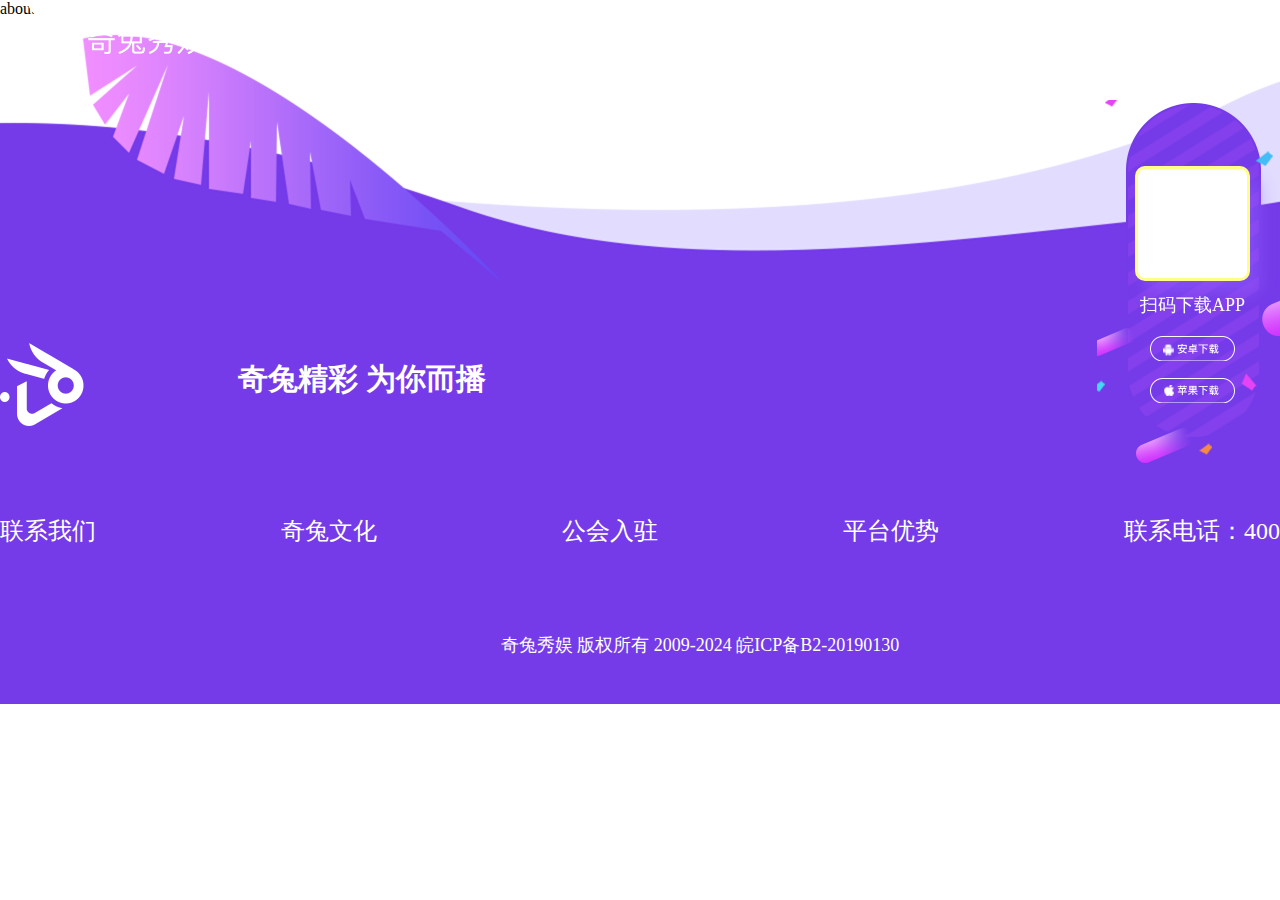
==== about.html @ 72d656a6 "页面架构+首页" ====
<!DOCTYPE html>
<html lang="en">

<head>
    <meta charset="UTF-8">
    <meta name="viewport" content="width=device-width, initial-scale=1.0">
    <meta http-equiv="X-UA-Compatible" content="ie=edge">
    <title>Document</title>
    <link href="./css/reset.css" rel="stylesheet">
    <link href="./css/public.css" rel="stylesheet">
    <link href="./css/about.css" rel="stylesheet">
</head>

<body>
    <header>
        <nav class="wrap">
            <a href="./index.html"><img src="./image/home/logo.png" alt="logo"></a>
            <a href="./index.html">首页</a>
            <a href="./advantage.html">奇兔合伙人</a>
            <a href="./nature.html">奇兔资讯</a>
            <a href="./about.html">关于我们</a>
            <a href="./partner.html">工会入口</a>
        </nav>
    </header>
    <div class="float-side">
        <div class="code"></div>
        <p>扫码下载APP</p>
        <img src="./image/home/an-download.png" alt="苹果下载">
        <img src="./image/home/apple-download.png" alt="安卓下载">
    </div>
   <div class="banner">
    <h1>about</h1>
   </div>
  
    <footer>
        <div class="wrap">
            <div class="row-1">
                <img src="./image/home/logo-b.png" alt="qq">
                <span>奇兔精彩 为你而播</span>
                <div class="code wechat">
                    <img src="./image/home/wechat.png" alt="微信">
                </div>
                <div class="code qq">
                    <img src="./image/home/qq.png" alt="qq">
                </div>
            </div>
            <div class="row-2">
                <a href="./about.html">联系我们</a>
                <a href="./nature.html">奇兔文化</a>
                <a href="./partner.html">公会入驻</a>
                <a href="./advantage.html">平台优势</a>
                <a href="">联系电话：400-0020215</a>
            </div>
            <div class="row-3">奇兔秀娱 版权所有 2009-2024 皖ICP备B2-20190130</div>
        </div>
    </footer>
</body>

</html>
---- css/public.css ----
/* 公共样式库 */

.wrap {
    width: 1400px;
    margin: 0 auto;
}

.clearfix::after {
    content: '';
    display: block;
    clear: both;
}

.clearfix {
    zoom: 1;
    /* IE 兼容 */
}

/* 公共样式库结束 */

/* 头部底部浮层样式 */

.float-side {
    position: fixed;
    top: 100px;
    right: 0;
    z-index: 20;
    width: 183px;
    height: 369px;
    padding: 66px 30px 0 38px;
    background: url('../image/home/float-side.png') no-repeat;
    color: #fff;
    text-align: center;
}

.float-side .code {
    width: 115px;
    height: 115px;
    background: rgba(255, 255, 255, 1);
    border: 3px solid rgba(255, 255, 135, 1);
    box-shadow: 10px 13px 16px 0px rgba(149, 98, 255, 0.43);
    border-radius: 10px;
}

.float-side p {
    margin: 12px 0 6px 0;
    font-size: 18px;
    font-family: PingFang SC;
    font-weight: 500;
}

.float-side img {
    margin-top: 12px;
}

header {
    position: absolute;
    top: 0;
    z-index: 10;
    width: 100%;
    padding-top: 44px;
}

header nav a {
    margin-right: 150px;
    font-size: 20px;
    font-weight: 400;
    color: rgba(255, 255, 255, 1);
    vertical-align: middle;
    text-decoration: none
}

header nav a:last-child {
    margin-right: 0;
}

footer {
    height: 686px;
    padding-top: 325px;
    background: url('../image/home/footer-bg.png') center no-repeat;
    color: #fff;
}

footer .row-1 img {
    vertical-align: middle;
}

footer .row-1 span {
    margin-left: 150px;
    font-size: 30px;
    font-weight: bold;
}

footer .row-1 .code {
    float: right;
}

footer .row-1 .wechat {
    margin-left: 150px;
}

footer .row-2 {
    margin-top: 88px;
}

footer .row-2 a {
    margin-right: 181px;
    font-size: 24px;
    color: #fff;
}

footer .row-2 a:last-child {
    margin-right: 0;
}

footer .row-3 {
    margin-top: 86px;
    font-size: 18px;
    text-align: center;
}

/* 头部底部浮层样式结束 */
---- css/about.css ----

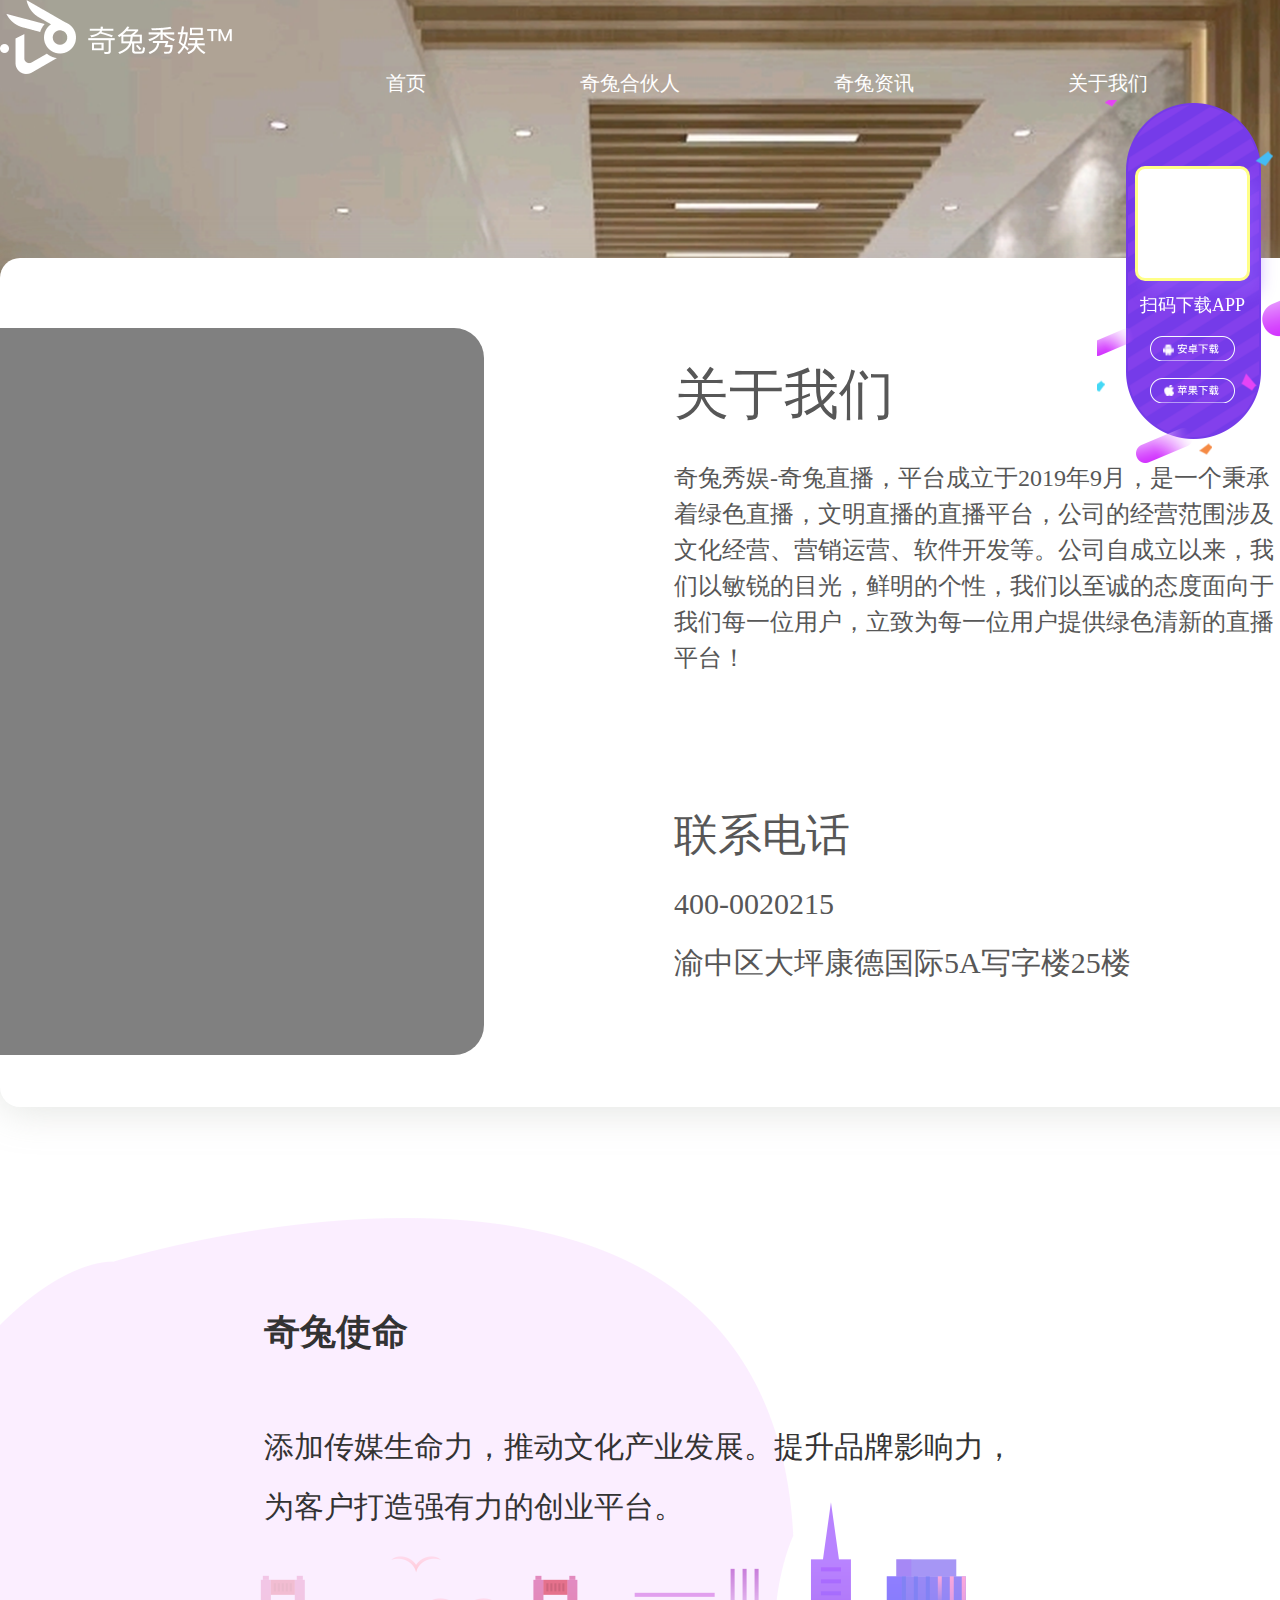
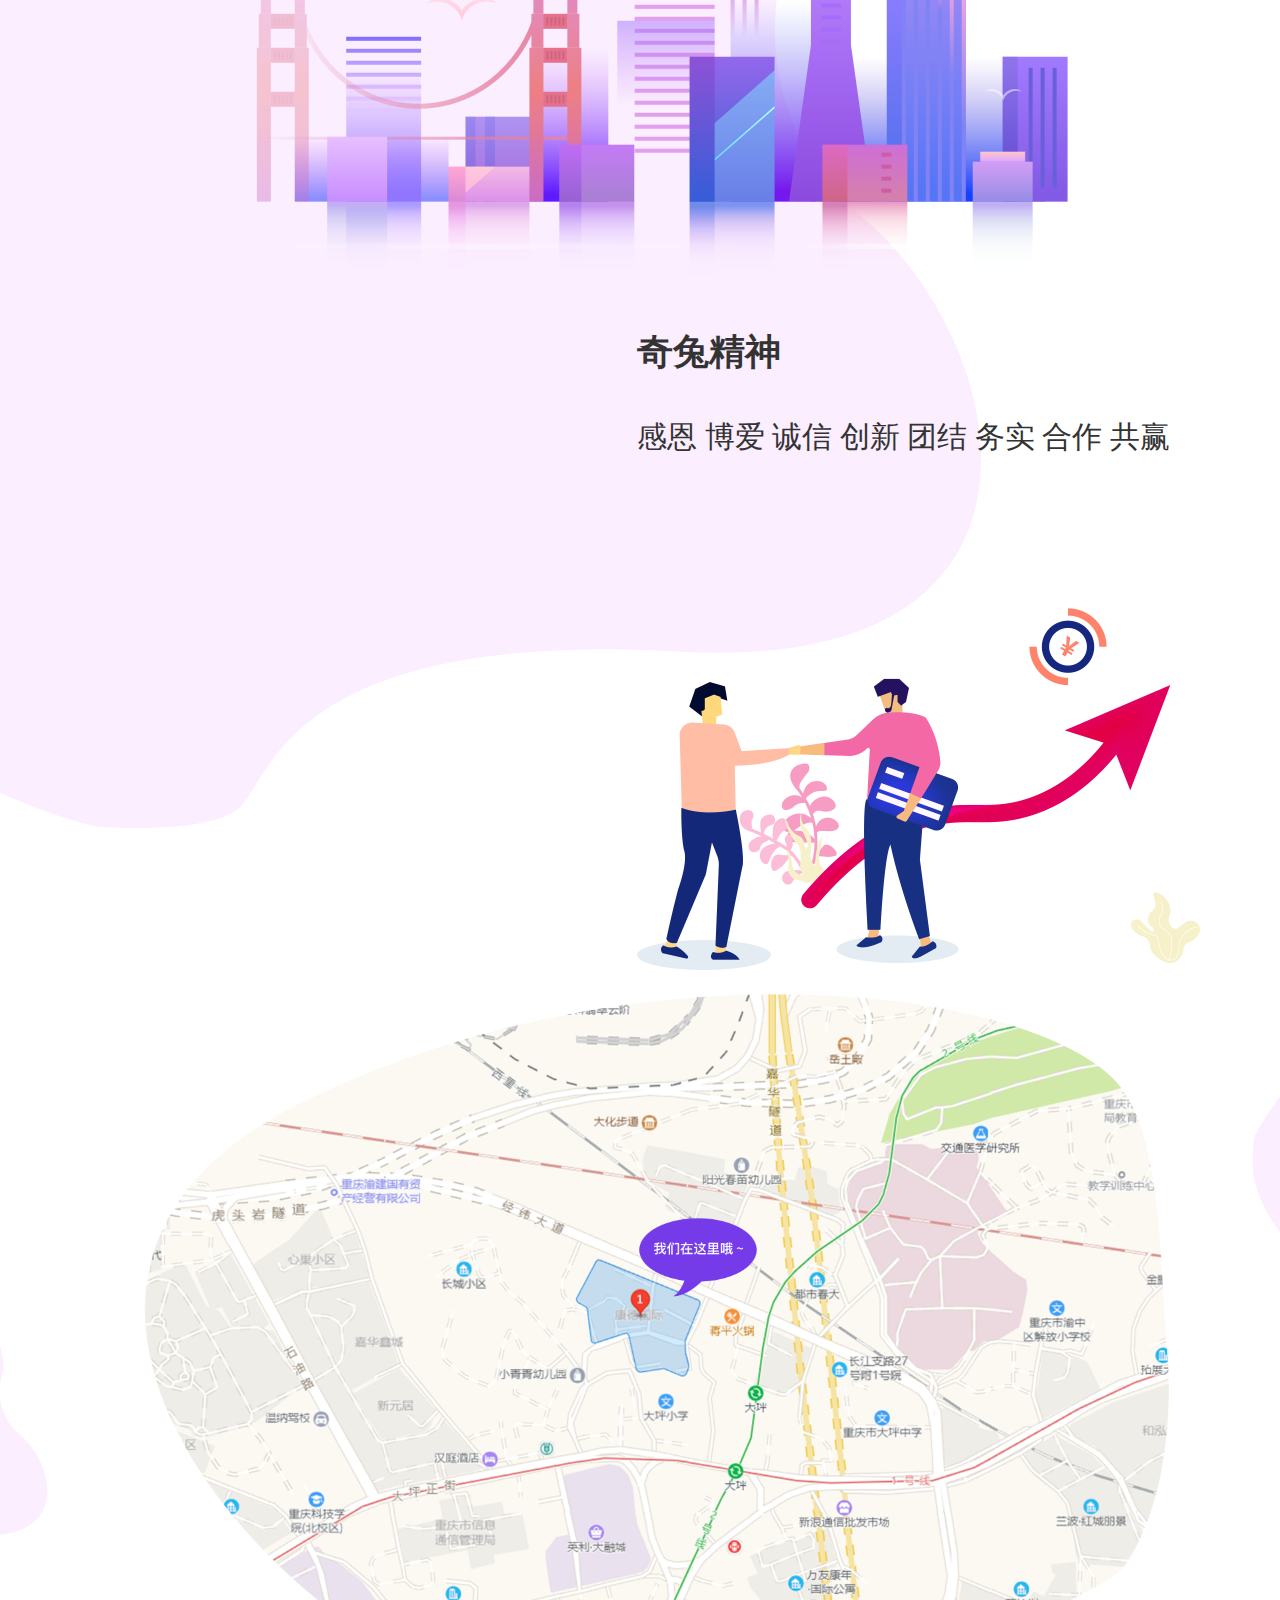
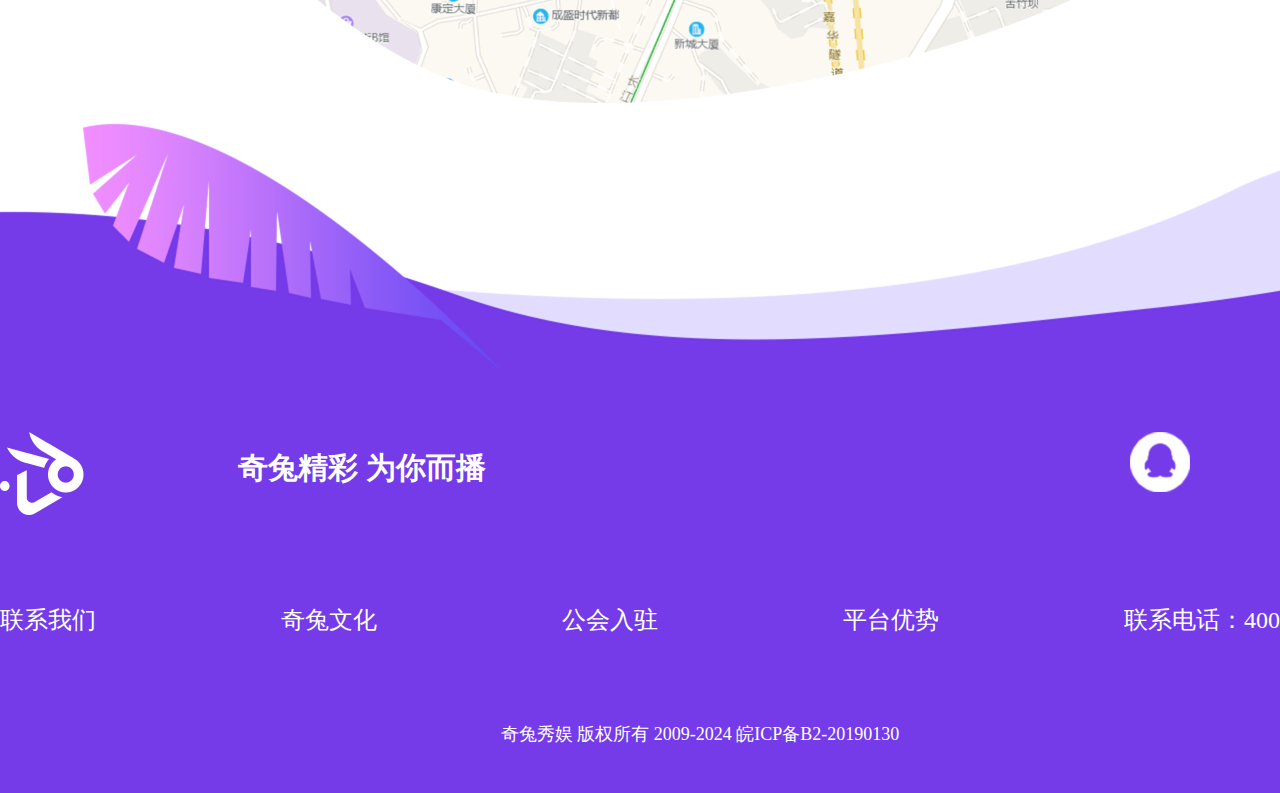
==== commit 3fa1d2d6: "about advantage" ====
--- a/about.html
+++ b/about.html
@@ -28,10 +28,34 @@
         <img src="./image/home/an-download.png" alt="苹果下载">
         <img src="./image/home/apple-download.png" alt="安卓下载">
     </div>
-   <div class="banner">
-    <h1>about</h1>
-   </div>
-  
+    <div class="banner">
+        <div class="main">
+            <!-- <img src="./image/about/img-2.png" alt="banner"> -->
+            <div class="img"></div>
+            <article>
+                <h2>关于我们</h2>
+                <p>奇兔秀娱-奇兔直播，平台成立于2019年9月，是一个秉承着绿色直播，文明直播的直播平台，公司的经营范围涉及文化经营、营销运营、软件开发等。公司自成立以来，我们以敏锐的目光，鲜明的个性，我们以至诚的态度面向于我们每一位用户，立致为每一位用户提供绿色清新的直播平台！</p>
+                <h3>联系电话</h3>
+                <span>400-0020215</span>
+                <span>渝中区大坪康德国际5A写字楼25楼</span>
+            </article>
+        </div>
+    </div>
+    <div class="center clearfix">
+        <div class="left">
+            <h4>奇兔使命</h4>
+            <p>添加传媒生命力，推动文化产业发展。提升品牌影响力，
+                为客户打造强有力的创业平台。</p>
+        </div>
+        <div class="right">
+            <h4>奇兔精神</h4>
+            <p>感恩 博爱 诚信 创新 团结 务实 合作 共赢</p>
+            <img src="./image/about/img-2.png" alt="banner">
+        </div>
+    </div>
+    <div class="map">
+        <img src="./image/about/map.png" alt="地图">
+    </div>
     <footer>
         <div class="wrap">
             <div class="row-1">
--- a/css/about.css
+++ b/css/about.css
@@ -1 +1,99 @@
+.banner {
+    padding-top: 258px;
+    height: 968px;
+    background: url('../image/about/banner-bg.png') center no-repeat;
+}
 
+.banner .main {
+    margin: 0 auto;
+    padding-top: 70px;
+    width: 1345px;
+    height: 849px;
+    background: rgba(255, 255, 255, 1);
+    box-shadow: 0px 3px 40px 0px rgba(171, 178, 168, 0.35);
+    border-radius: 20px;
+}
+
+.banner .main .img {
+    margin-left: -180px;
+    width: 664px;
+    height: 727px;
+    display: inline-block;
+    border-radius:30px;
+    background: gray;
+}
+
+.banner .main article {
+    display: inline-block;
+    padding-top: 30px;
+    margin-left: 186px;
+    width: 614px;
+    color: rgba(87, 87, 87, 1);
+    vertical-align: top;
+    /* line-height: 1; */
+}
+
+.banner .main article h2 {
+    margin-bottom: 28px;
+    font-size: 55px;
+}
+
+.banner .main article p {
+    margin-bottom: 130px;
+    font-size: 24px;
+    line-height: 1.5;
+}
+
+.banner .main article h3 {
+    font-size: 44px;
+}
+
+.banner .main article span {
+    display: block;
+    margin-top: 22px;
+    font-size: 30px;
+}
+.center {
+    margin-top: 250px;
+    padding-right: 80px;
+    color: #333;
+
+}
+.center .left{
+    width: 1068px;
+    height: 1210px;
+    padding: 90px 40px 0 264px;
+    background: url('../image/about/img-1.png') center no-repeat;
+}
+.center .left h4 {
+    font-size:36px;
+    font-weight: bold;
+}
+.center .left p {
+    margin-top: 60px;
+    font-size:30px;
+    line-height: 2;
+    font-family:PingFang SC;
+}
+.center .right{
+    float: right;
+    margin-top: -500px;
+}
+.center .right h4 {
+    font-size:36px;
+    font-weight: bold;
+}
+.center .right p {
+    margin-top: 40px;
+    font-size:30px;
+    font-family:PingFang SC;
+}
+.center .right img {
+    margin-top: 150px;
+}
+.map {
+    text-align: center;
+}
+.map img {
+    width: 100%;
+}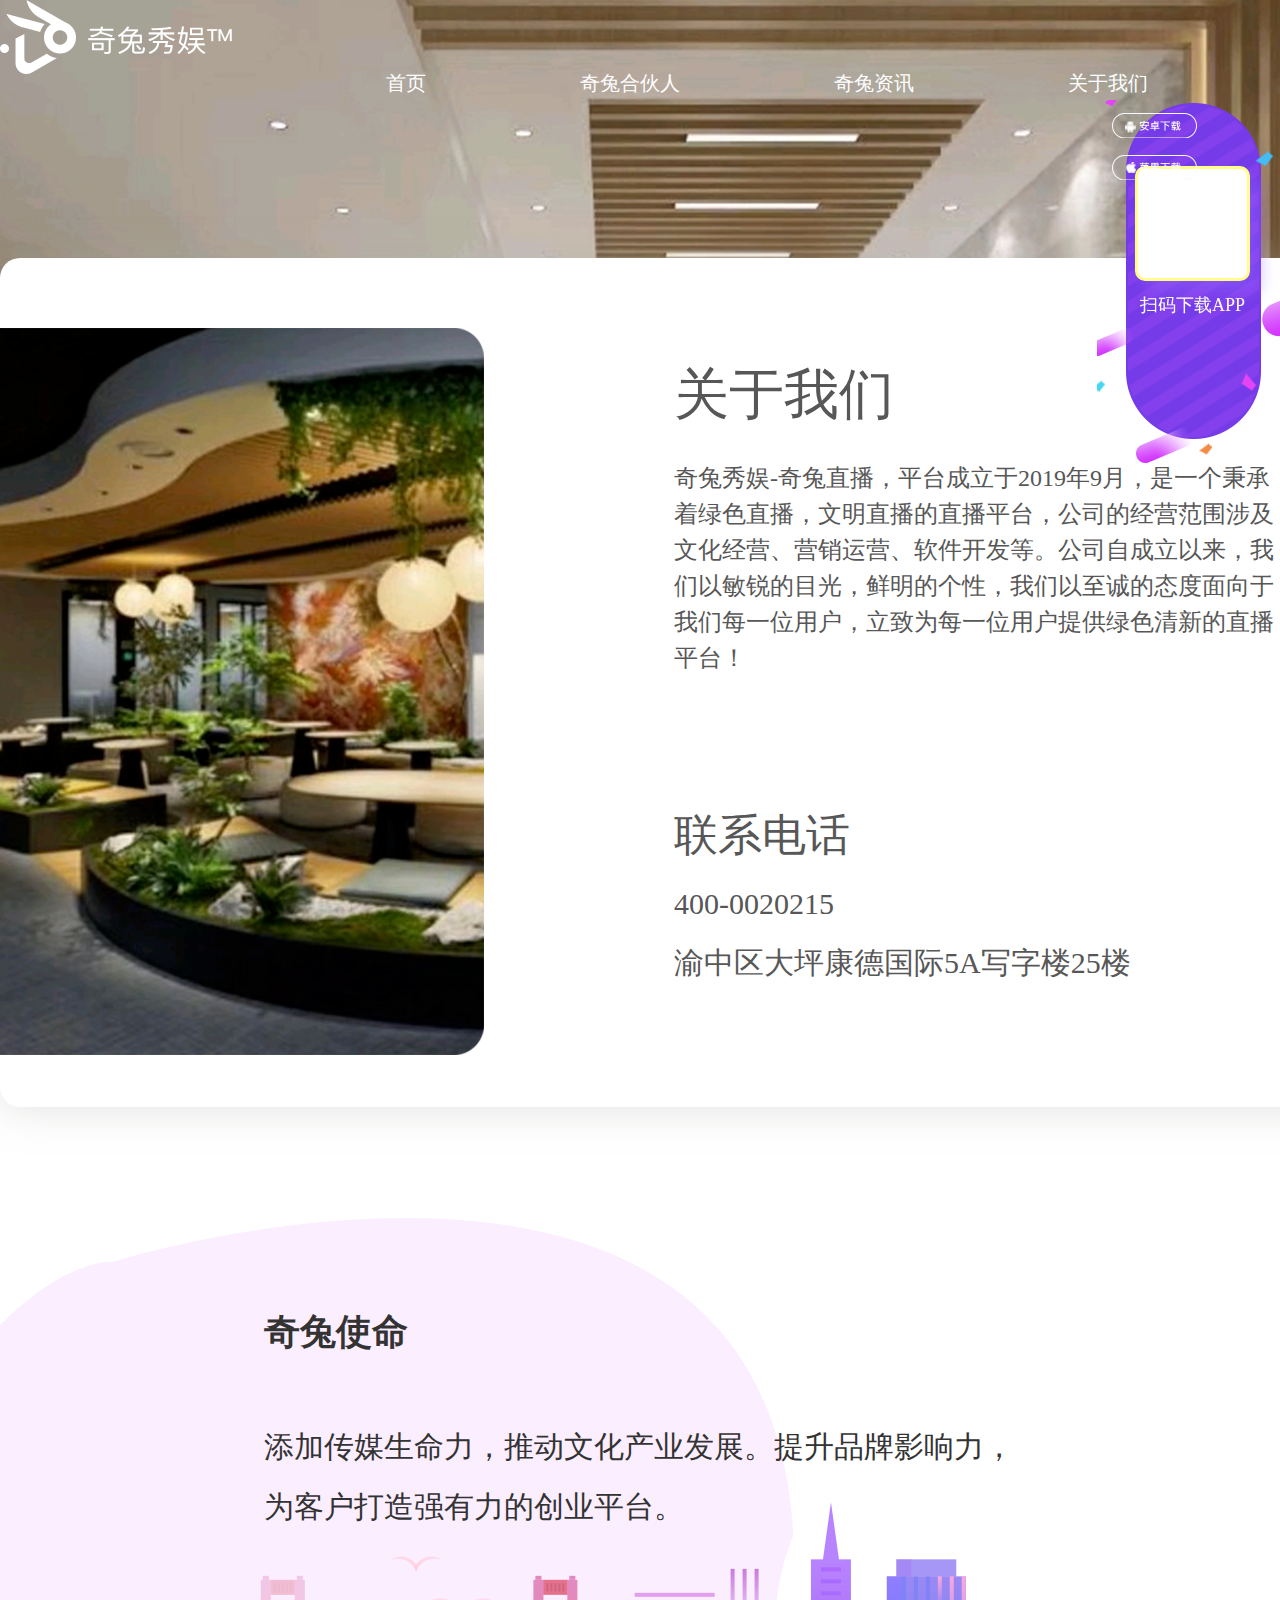
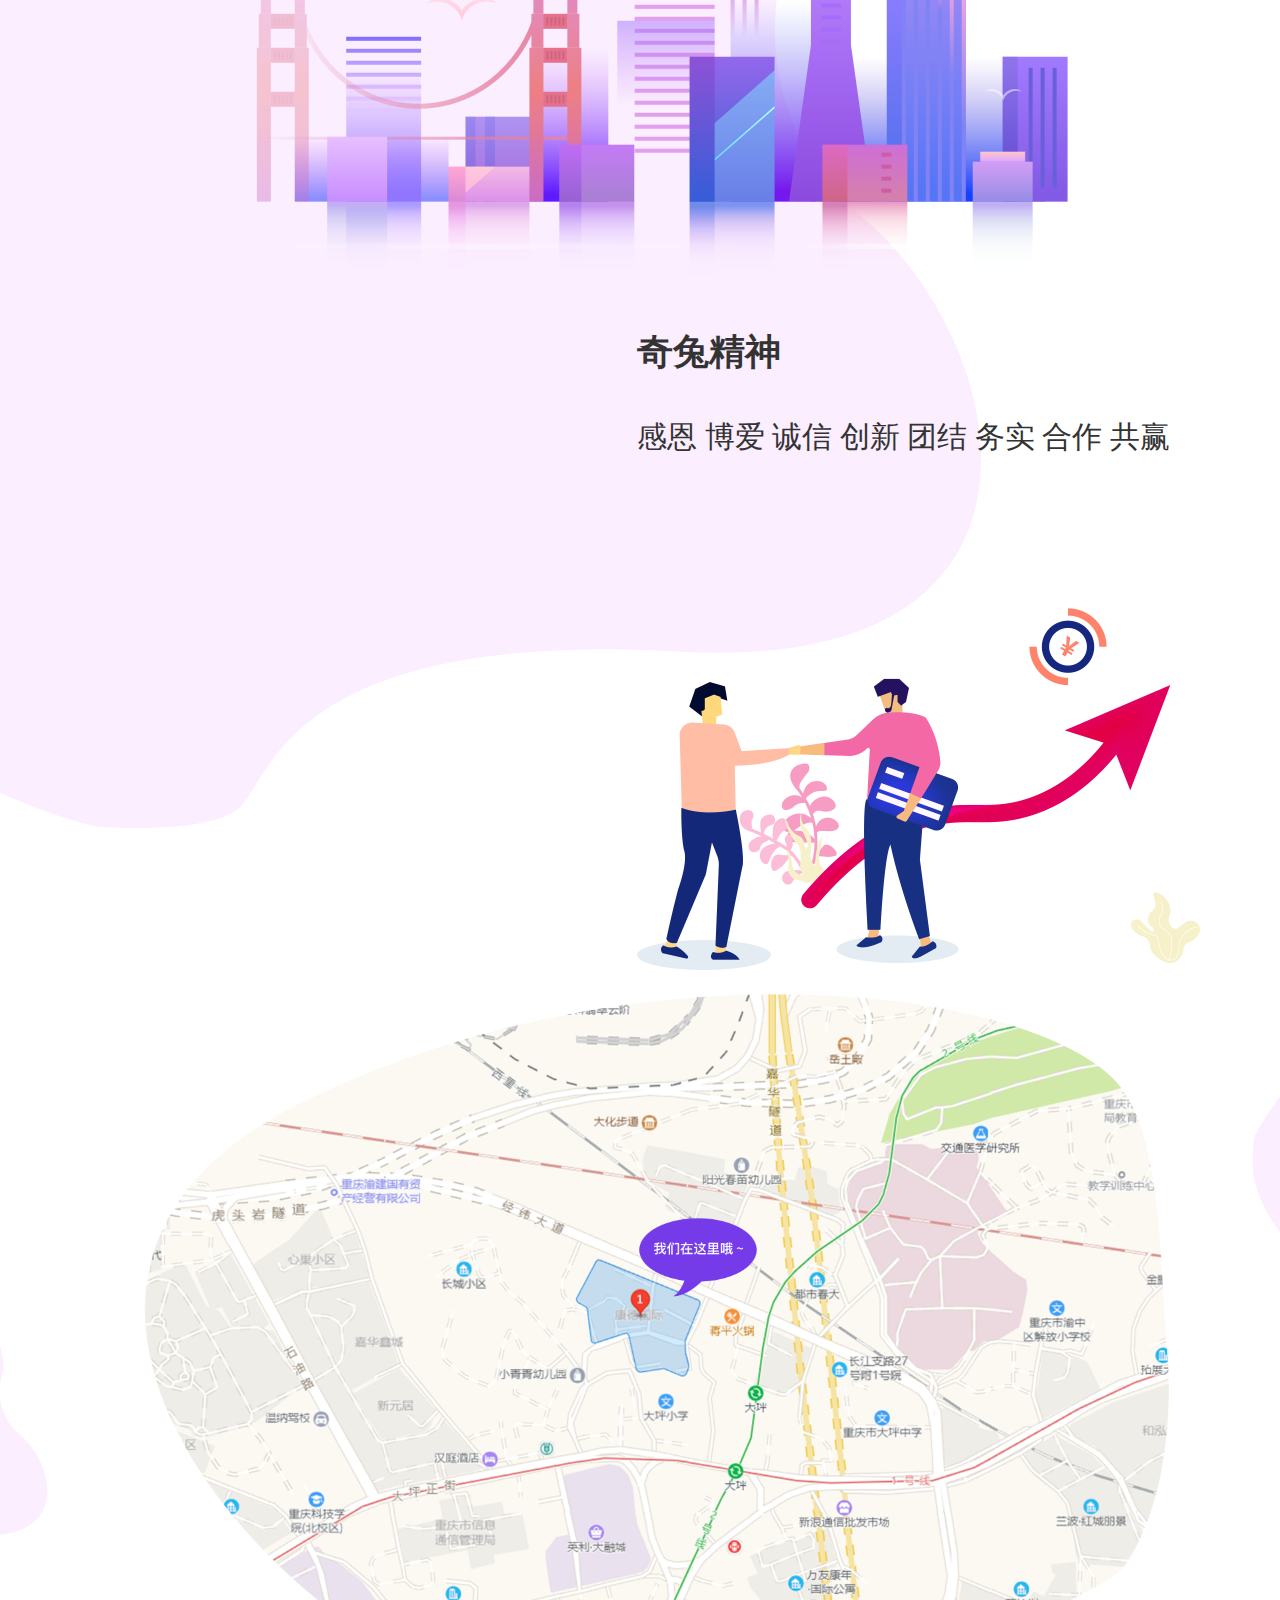
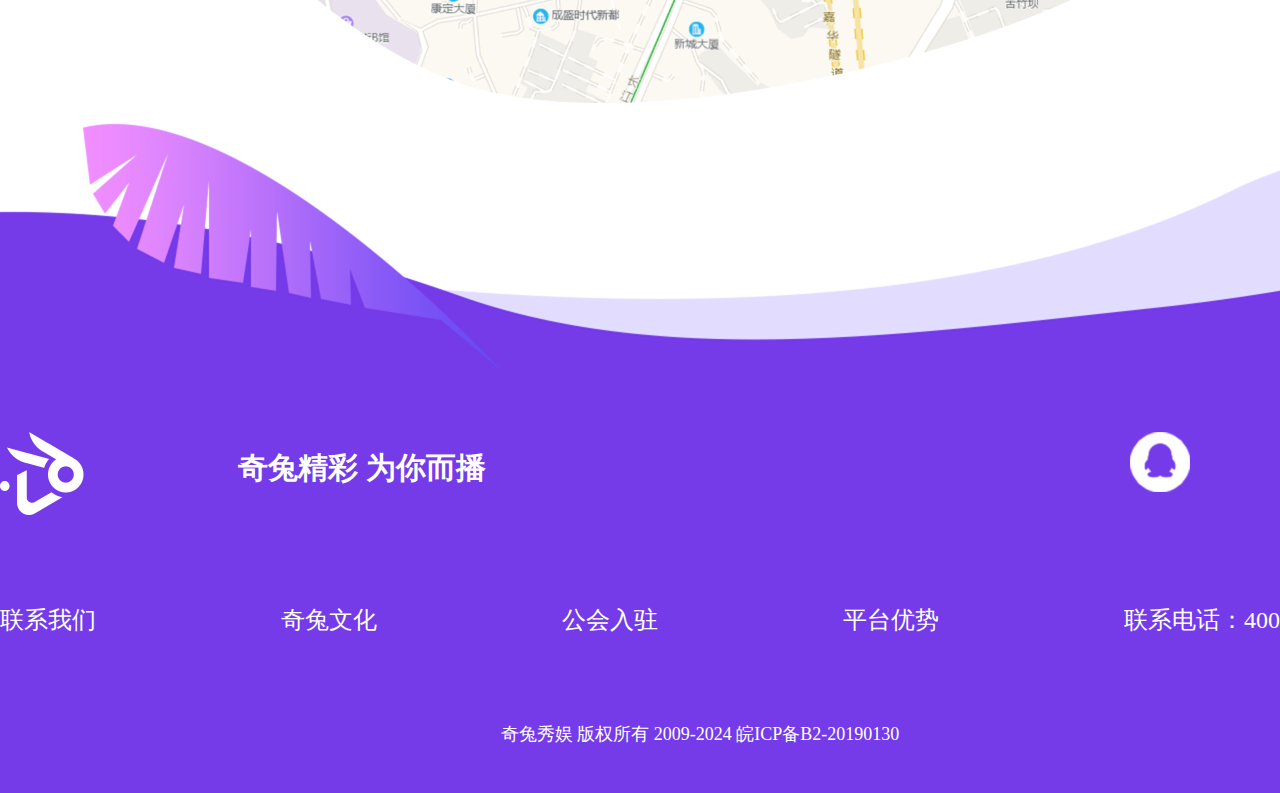
==== commit ddf3031d: "静态页面完成第一版" ====
--- a/about.html
+++ b/about.html
@@ -16,22 +16,22 @@
         <nav class="wrap">
             <a href="./index.html"><img src="./image/home/logo.png" alt="logo"></a>
             <a href="./index.html">首页</a>
-            <a href="./advantage.html">奇兔合伙人</a>
+            <a href="./advantage.html?tab=ad">奇兔合伙人</a>
             <a href="./nature.html">奇兔资讯</a>
             <a href="./about.html">关于我们</a>
-            <a href="./partner.html">工会入口</a>
+            <a href="./advantage.html?tab=partner">工会入口</a>
         </nav>
     </header>
     <div class="float-side">
         <div class="code"></div>
         <p>扫码下载APP</p>
-        <img src="./image/home/an-download.png" alt="苹果下载">
-        <img src="./image/home/apple-download.png" alt="安卓下载">
+        <a href="https://fir.im/54ya"><img src="./image/home/an-download.png" alt="苹果下载"></a>
+        <a href="https://fir.im/kn1s"><img src="./image/home/apple-download.png" alt="安卓下载"></a>
     </div>
     <div class="banner">
         <div class="main">
-            <!-- <img src="./image/about/img-2.png" alt="banner"> -->
-            <div class="img"></div>
+            <img src="./image/about/banner.png" alt="banner">
+            <!-- <div class="img"></div> -->
             <article>
                 <h2>关于我们</h2>
                 <p>奇兔秀娱-奇兔直播，平台成立于2019年9月，是一个秉承着绿色直播，文明直播的直播平台，公司的经营范围涉及文化经营、营销运营、软件开发等。公司自成立以来，我们以敏锐的目光，鲜明的个性，我们以至诚的态度面向于我们每一位用户，立致为每一位用户提供绿色清新的直播平台！</p>
@@ -63,16 +63,22 @@
                 <span>奇兔精彩 为你而播</span>
                 <div class="code wechat">
                     <img src="./image/home/wechat.png" alt="微信">
+                    <div class="show-box">
+                        <img src="./image/home/service-wechat.jpg" alt="微信客服">
+                    </div>
                 </div>
                 <div class="code qq">
                     <img src="./image/home/qq.png" alt="qq">
+                    <div class="show-box">
+                        <img src="./image/home/service-qq.jpg" alt="qq客服">
+                    </div>
                 </div>
             </div>
             <div class="row-2">
                 <a href="./about.html">联系我们</a>
                 <a href="./nature.html">奇兔文化</a>
-                <a href="./partner.html">公会入驻</a>
-                <a href="./advantage.html">平台优势</a>
+                <a href="./advantage.html?tab=partner">公会入驻</a>
+                <a href="./advantage.html?tab=ad">平台优势</a>
                 <a href="">联系电话：400-0020215</a>
             </div>
             <div class="row-3">奇兔秀娱 版权所有 2009-2024 皖ICP备B2-20190130</div>
--- a/css/public.css
+++ b/css/public.css
@@ -14,6 +14,10 @@
 .clearfix {
     zoom: 1;
     /* IE 兼容 */
+}
+
+.lh1 {
+    line-height: 1;
 }
 
 /* 公共样式库结束 */
@@ -93,10 +97,31 @@
 
 footer .row-1 .code {
     float: right;
+    position: relative;
 }
 
 footer .row-1 .wechat {
     margin-left: 150px;
+}
+
+footer .row-1 .code .show-box {
+    width: 100px;
+    height: 100px;
+    padding: 10px;
+    background-color:#fff; 
+    display: none;
+    position: absolute;
+    top: -106px;
+    left: -25px;
+    border-radius: 6px;
+}
+
+footer .row-1 .code .show-box img {
+    width: 100%;
+}
+
+footer .row-1 .code>img:hover+.show-box {
+    display: block;
 }
 
 footer .row-2 {
--- a/css/about.css
+++ b/css/about.css
@@ -14,13 +14,13 @@
     border-radius: 20px;
 }
 
-.banner .main .img {
+.banner .main img {
     margin-left: -180px;
-    width: 664px;
+    /* width: 664px;
     height: 727px;
     display: inline-block;
     border-radius:30px;
-    background: gray;
+    background: gray; */
 }
 
 .banner .main article {
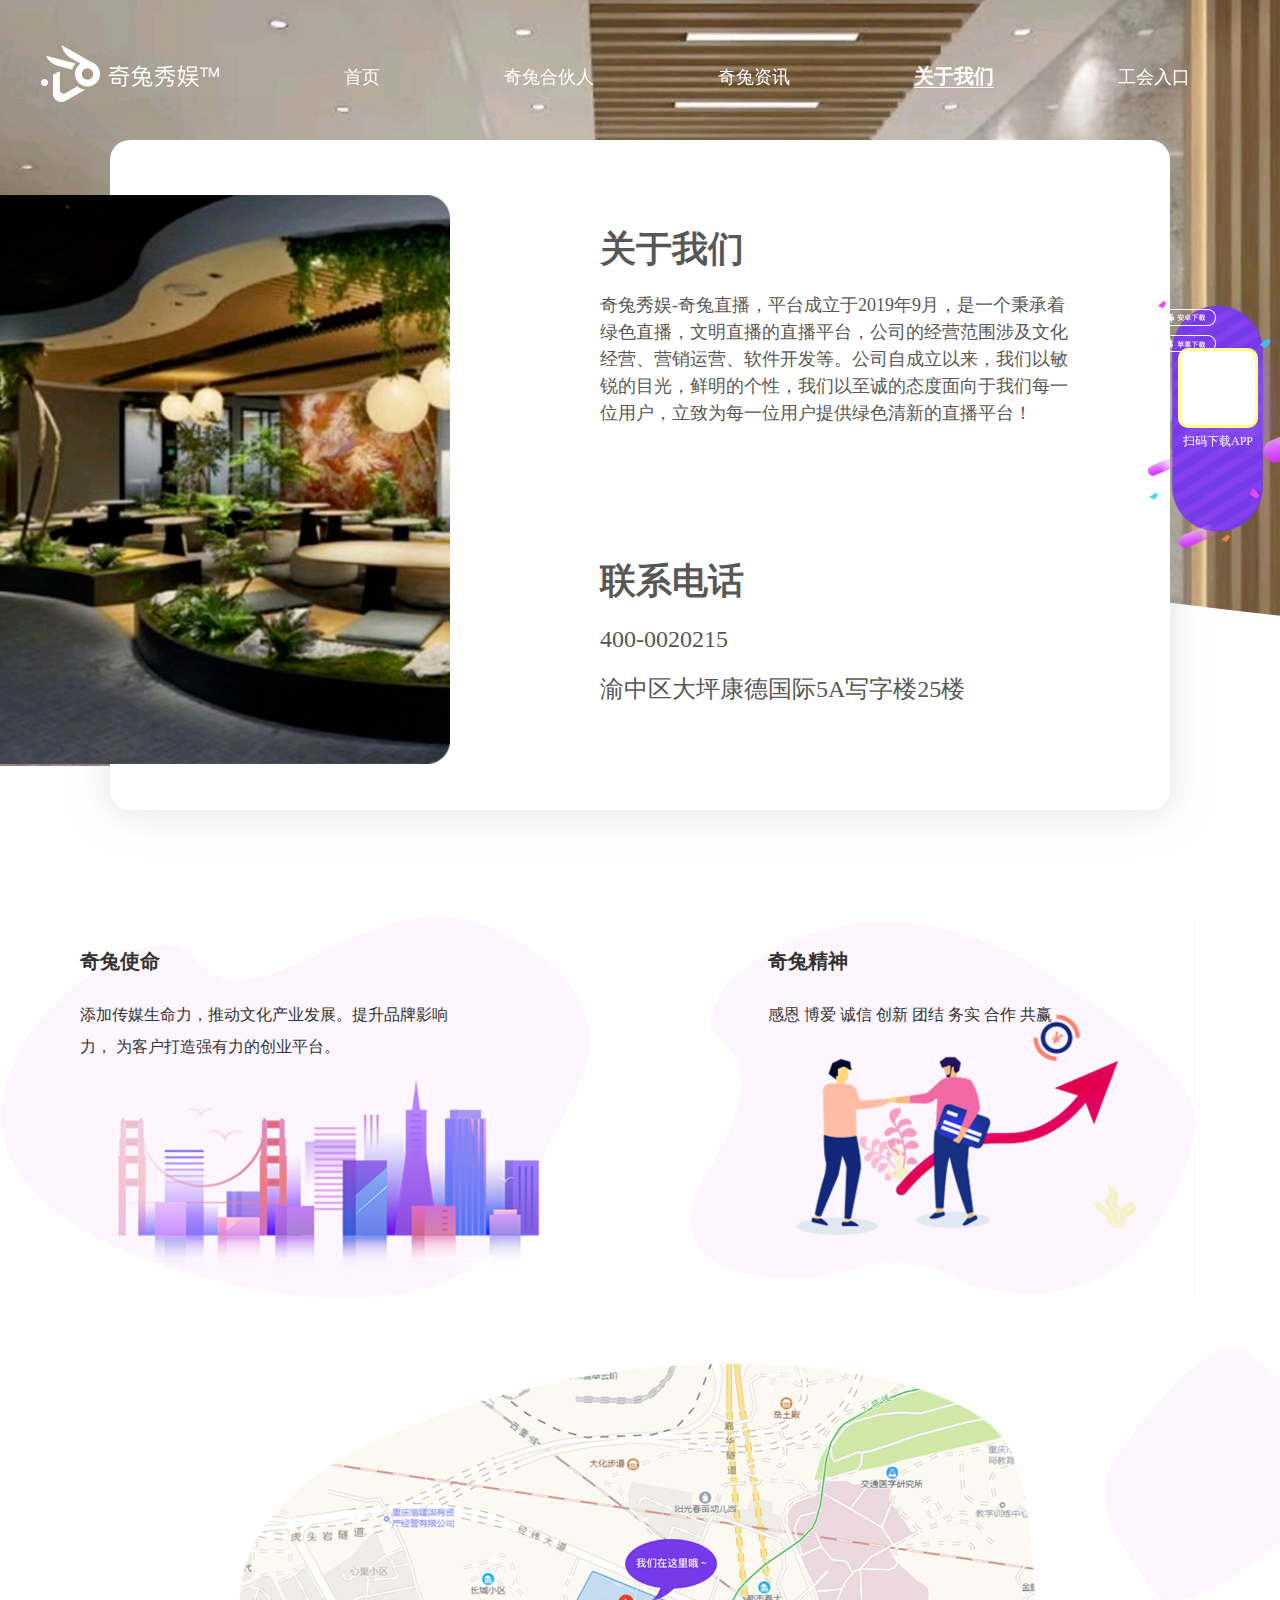
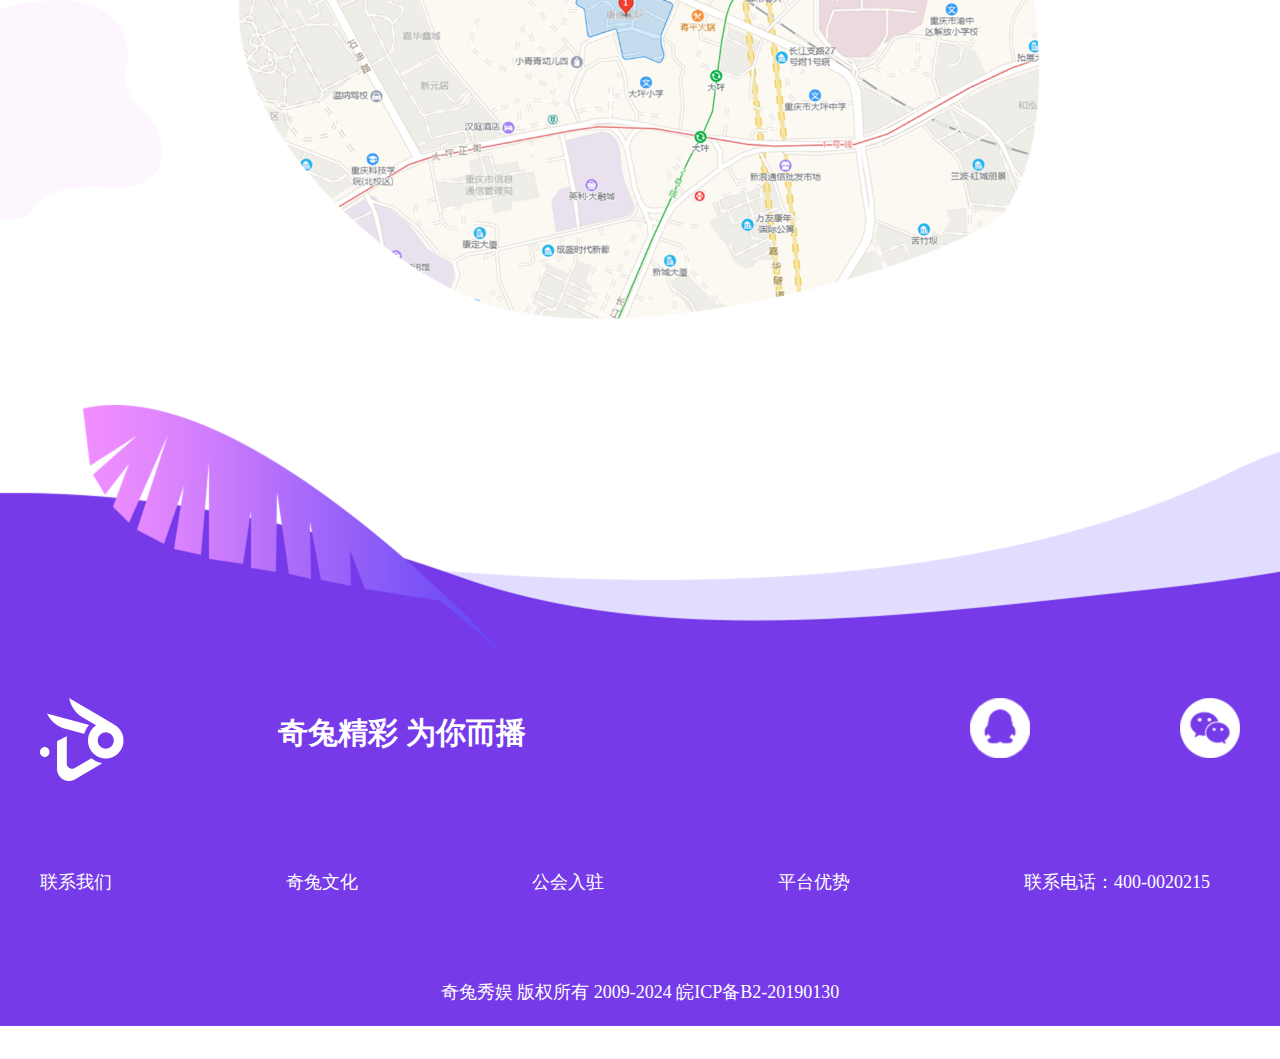
==== commit 46576e78: "lhj" ====
--- a/about.html
+++ b/about.html
@@ -18,39 +18,44 @@
             <a href="./index.html">首页</a>
             <a href="./advantage.html?tab=ad">奇兔合伙人</a>
             <a href="./nature.html">奇兔资讯</a>
-            <a href="./about.html">关于我们</a>
+            <a href="./about.html" class="selected">关于我们</a>
             <a href="./advantage.html?tab=partner">工会入口</a>
         </nav>
     </header>
     <div class="float-side">
-        <div class="code"></div>
-        <p>扫码下载APP</p>
-        <a href="https://fir.im/54ya"><img src="./image/home/an-download.png" alt="苹果下载"></a>
-        <a href="https://fir.im/kn1s"><img src="./image/home/apple-download.png" alt="安卓下载"></a>
+        <div class="main">
+            <div class="code"></div>
+            <p>扫码下载APP</p>
+            <a href="https://fir.im/54ya"><img src="./image/home/an-download.png" alt="苹果下载"></a>
+            <a href="https://fir.im/kn1s"><img src="./image/home/apple-download.png" alt="安卓下载"></a>
+        </div>
     </div>
     <div class="banner">
         <div class="main">
-            <img src="./image/about/banner.png" alt="banner">
-            <!-- <div class="img"></div> -->
-            <article>
-                <h2>关于我们</h2>
-                <p>奇兔秀娱-奇兔直播，平台成立于2019年9月，是一个秉承着绿色直播，文明直播的直播平台，公司的经营范围涉及文化经营、营销运营、软件开发等。公司自成立以来，我们以敏锐的目光，鲜明的个性，我们以至诚的态度面向于我们每一位用户，立致为每一位用户提供绿色清新的直播平台！</p>
-                <h3>联系电话</h3>
-                <span>400-0020215</span>
-                <span>渝中区大坪康德国际5A写字楼25楼</span>
-            </article>
+            <div class="wrap">
+                <img src="./image/about/banner.png" alt="banner">
+                <article>
+                    <h2>关于我们</h2>
+                    <p>奇兔秀娱-奇兔直播，平台成立于2019年9月，是一个秉承着绿色直播，文明直播的直播平台，公司的经营范围涉及文化经营、营销运营、软件开发等。公司自成立以来，我们以敏锐的目光，鲜明的个性，我们以至诚的态度面向于我们每一位用户，立致为每一位用户提供绿色清新的直播平台！
+                    </p>
+                    <h3>联系电话</h3>
+                    <span>400-0020215</span>
+                    <span>渝中区大坪康德国际5A写字楼25楼</span>
+                </article>
+            </div>
         </div>
     </div>
-    <div class="center clearfix">
-        <div class="left">
-            <h4>奇兔使命</h4>
-            <p>添加传媒生命力，推动文化产业发展。提升品牌影响力，
-                为客户打造强有力的创业平台。</p>
-        </div>
-        <div class="right">
-            <h4>奇兔精神</h4>
-            <p>感恩 博爱 诚信 创新 团结 务实 合作 共赢</p>
-            <img src="./image/about/img-2.png" alt="banner">
+    <div class="center">
+        <div class="wrap clearfix">
+            <div class="left">
+                <h4>奇兔使命</h4>
+                <p>添加传媒生命力，推动文化产业发展。提升品牌影响力，
+                    为客户打造强有力的创业平台。</p>
+            </div>
+            <div class="right">
+                <h4>奇兔精神</h4>
+                <p>感恩 博爱 诚信 创新 团结 务实 合作 共赢</p>
+            </div>
         </div>
     </div>
     <div class="map">
@@ -64,13 +69,13 @@
                 <div class="code wechat">
                     <img src="./image/home/wechat.png" alt="微信">
                     <div class="show-box">
-                        <img src="./image/home/service-wechat.jpg" alt="微信客服">
+                        <img src="./image/home/service-wechat.png" alt="微信客服">
                     </div>
                 </div>
                 <div class="code qq">
                     <img src="./image/home/qq.png" alt="qq">
                     <div class="show-box">
-                        <img src="./image/home/service-qq.jpg" alt="qq客服">
+                        <img src="./image/home/service-qq.png" alt="qq客服">
                     </div>
                 </div>
             </div>
--- a/css/public.css
+++ b/css/public.css
@@ -1,7 +1,7 @@
 /* 公共样式库 */
 
 .wrap {
-    width: 1400px;
+    width: 1200px;
     margin: 0 auto;
 }
 
@@ -26,20 +26,24 @@
 
 .float-side {
     position: fixed;
-    top: 100px;
+    top: 300px;
     right: 0;
     z-index: 20;
-    width: 183px;
-    height: 369px;
-    padding: 66px 30px 0 38px;
+    width: 132px;
+    height: 248px;
+    padding: 48px 0 0 30px;
     background: url('../image/home/float-side.png') no-repeat;
     color: #fff;
     text-align: center;
 }
 
+.float-side .main {
+    width: 80px;
+    font-size: 0
+}
 .float-side .code {
-    width: 115px;
-    height: 115px;
+    width: 80px;
+    height: 80px;
     background: rgba(255, 255, 255, 1);
     border: 3px solid rgba(255, 255, 135, 1);
     box-shadow: 10px 13px 16px 0px rgba(149, 98, 255, 0.43);
@@ -47,14 +51,15 @@
 }
 
 .float-side p {
-    margin: 12px 0 6px 0;
-    font-size: 18px;
+    margin: 5px 0;
+    margin-top: 5px;
+    font-size: 12px;
     font-family: PingFang SC;
     font-weight: 500;
 }
 
 .float-side img {
-    margin-top: 12px;
+    margin-top: 8px;
 }
 
 header {
@@ -66,12 +71,26 @@
 }
 
 header nav a {
-    margin-right: 150px;
-    font-size: 20px;
+    margin-right: 120px;
+    font-size: 18px;
     font-weight: 400;
     color: rgba(255, 255, 255, 1);
     vertical-align: middle;
-    text-decoration: none
+    text-decoration: none;
+    position: relative;
+}
+header nav .selected {
+    font-size: 20px;
+    font-weight: bold;
+}
+header nav .selected::after {
+    content: '';
+    position: absolute;
+    left: 0;
+    bottom: -2px;
+    height: 1px;
+    width: 100%;
+    border-top: solid 1px #fff;
 }
 
 header nav a:last-child {
@@ -105,20 +124,16 @@
 }
 
 footer .row-1 .code .show-box {
-    width: 100px;
-    height: 100px;
-    padding: 10px;
-    background-color:#fff; 
     display: none;
     position: absolute;
-    top: -106px;
-    left: -25px;
+    top: -174px;
+    left: -50px;
     border-radius: 6px;
 }
 
-footer .row-1 .code .show-box img {
+/* footer .row-1 .code .show-box img {
     width: 100%;
-}
+} */
 
 footer .row-1 .code>img:hover+.show-box {
     display: block;
@@ -129,8 +144,8 @@
 }
 
 footer .row-2 a {
-    margin-right: 181px;
-    font-size: 24px;
+    margin-right: 170px;
+    font-size: 18px;
     color: #fff;
 }
 
--- a/css/about.css
+++ b/css/about.css
@@ -1,97 +1,88 @@
 .banner {
-    padding-top: 258px;
-    height: 968px;
-    background: url('../image/about/banner-bg.png') center no-repeat;
+    padding-top: 140px;
+    height: 766px;
+    background: url('../image/about/banner-bg.jpg') center no-repeat;
 }
 
 .banner .main {
     margin: 0 auto;
-    padding-top: 70px;
-    width: 1345px;
-    height: 849px;
+    padding-top: 55px;
+    width: 1060px;
+    height: 670px;
     background: rgba(255, 255, 255, 1);
     box-shadow: 0px 3px 40px 0px rgba(171, 178, 168, 0.35);
     border-radius: 20px;
 }
 
 .banner .main img {
+    width: 520px;
     margin-left: -180px;
-    /* width: 664px;
-    height: 727px;
-    display: inline-block;
-    border-radius:30px;
-    background: gray; */
 }
 
 .banner .main article {
     display: inline-block;
     padding-top: 30px;
-    margin-left: 186px;
-    width: 614px;
+    margin-left: 146px;
+    width: 480px;
     color: rgba(87, 87, 87, 1);
     vertical-align: top;
-    /* line-height: 1; */
 }
 
 .banner .main article h2 {
-    margin-bottom: 28px;
-    font-size: 55px;
+    margin-bottom: 18px;
+    font-size: 36px;
+    font-weight: bold;
 }
 
 .banner .main article p {
     margin-bottom: 130px;
-    font-size: 24px;
+    font-size: 18px;
     line-height: 1.5;
 }
 
 .banner .main article h3 {
-    font-size: 44px;
+    font-size: 36px;
+    font-weight: bold;
 }
 
 .banner .main article span {
     display: block;
-    margin-top: 22px;
-    font-size: 30px;
+    margin-top: 20px;
+    font-size: 24px;
 }
 .center {
-    margin-top: 250px;
+    margin-top: 150px;
     padding-right: 80px;
     color: #333;
 
 }
 .center .left{
-    width: 1068px;
-    height: 1210px;
-    padding: 90px 40px 0 264px;
+    padding: 32px 0 0 80px;
+    width: 590px;
+    height: 382px;
     background: url('../image/about/img-1.png') center no-repeat;
+    float: left;
 }
-.center .left h4 {
-    font-size:36px;
+.center .right{
+    padding: 32px 0 0 80px;
+    width: 512px;
+    height: 382px;
+    float: right;
+    background: url('../image/about/img-2.png') center no-repeat;
+}
+.center h4 {
+    font-size:20px;
     font-weight: bold;
 }
-.center .left p {
-    margin-top: 60px;
-    font-size:30px;
+.center p {
+    margin-top: 24px;
+    font-size:16px;
+    font-family:PingFang SC;
+    width: 388px;
     line-height: 2;
-    font-family:PingFang SC;
-}
-.center .right{
-    float: right;
-    margin-top: -500px;
-}
-.center .right h4 {
-    font-size:36px;
-    font-weight: bold;
-}
-.center .right p {
-    margin-top: 40px;
-    font-size:30px;
-    font-family:PingFang SC;
-}
-.center .right img {
-    margin-top: 150px;
 }
 .map {
+    margin: 50px 0;
     text-align: center;
 }
 .map img {
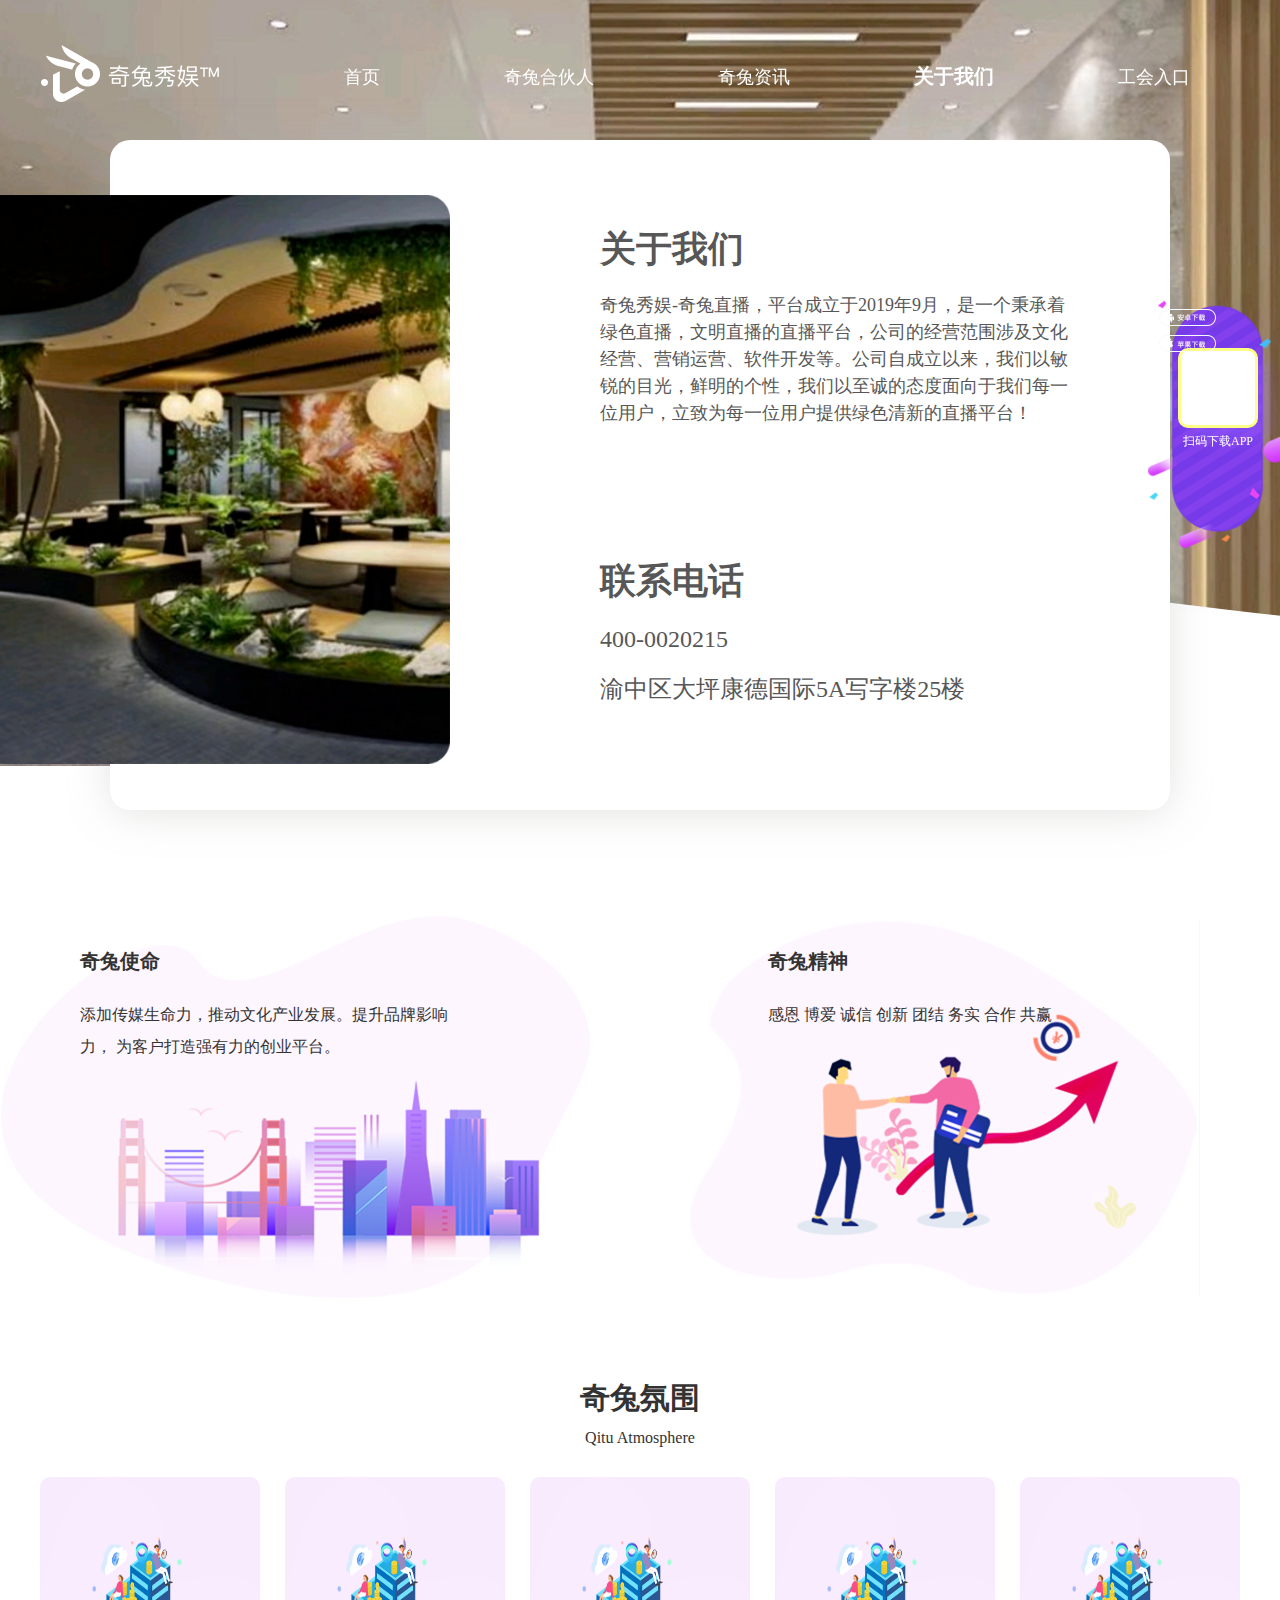
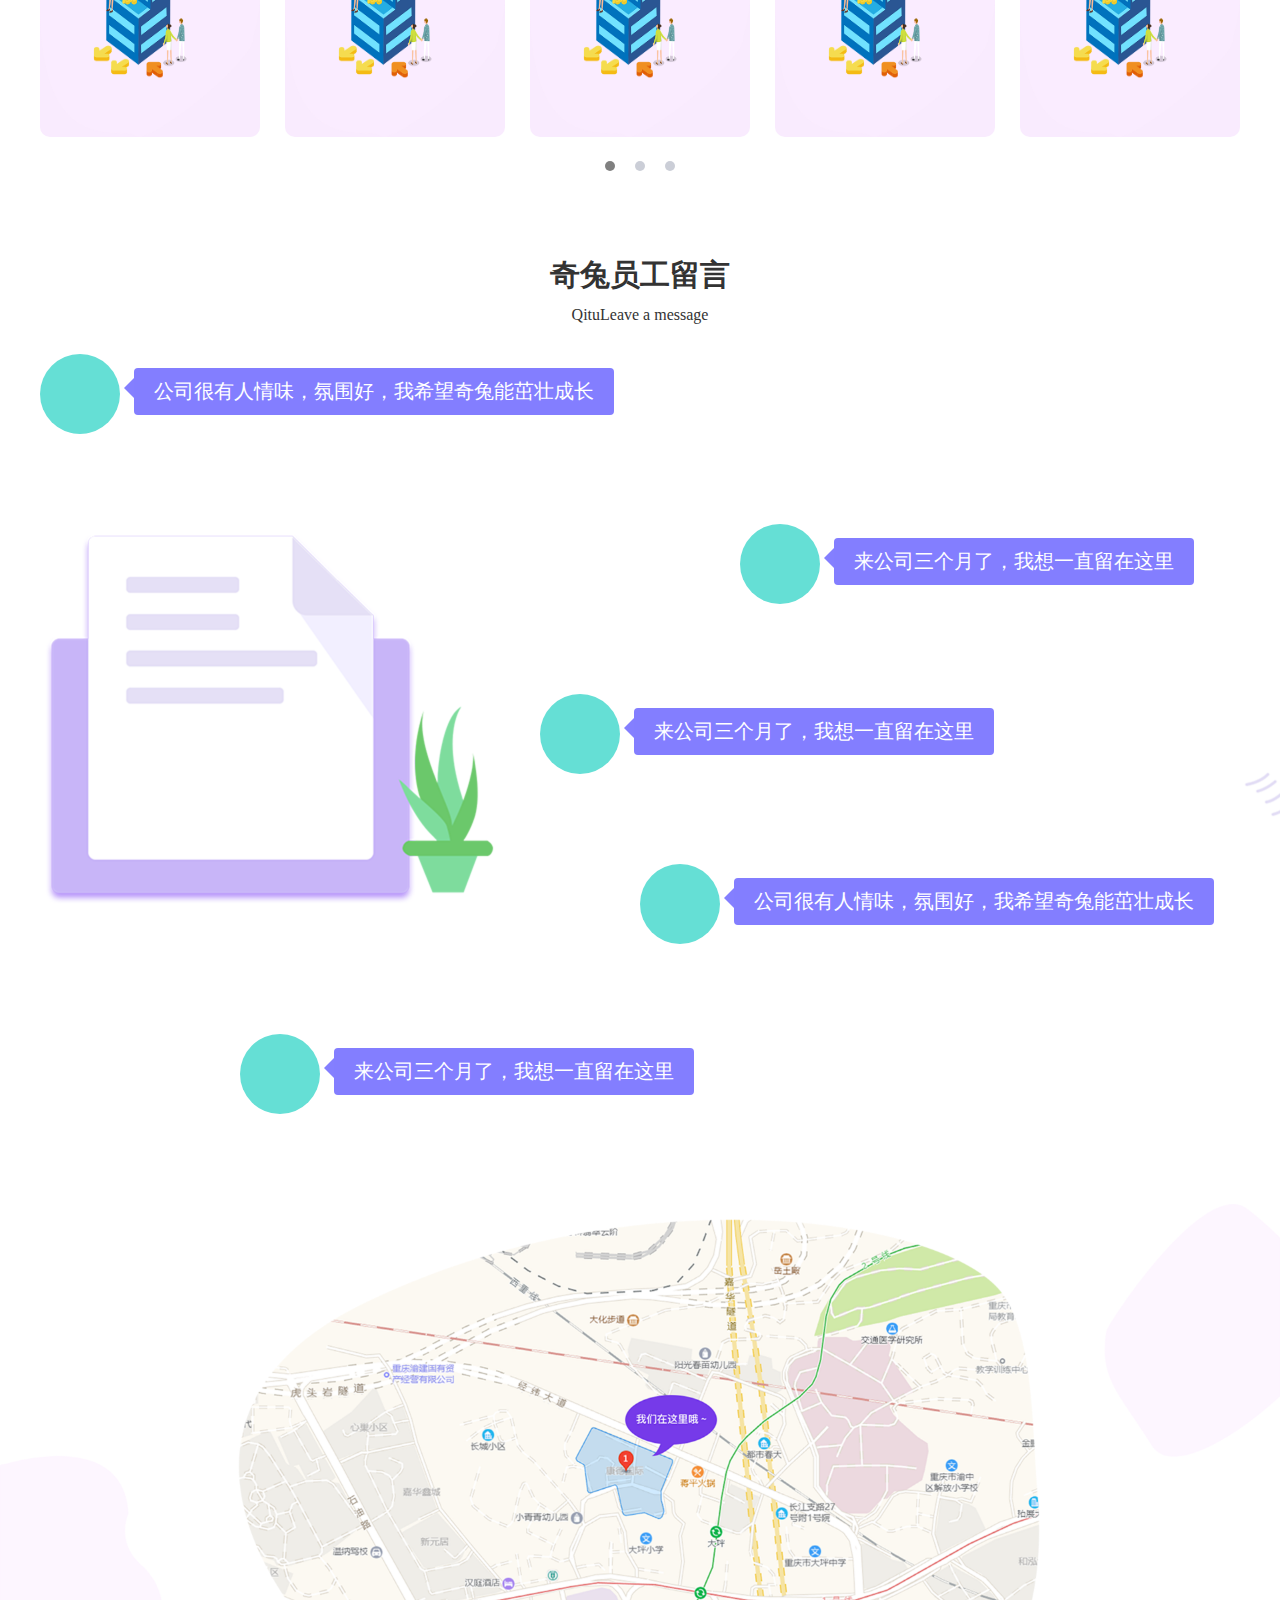
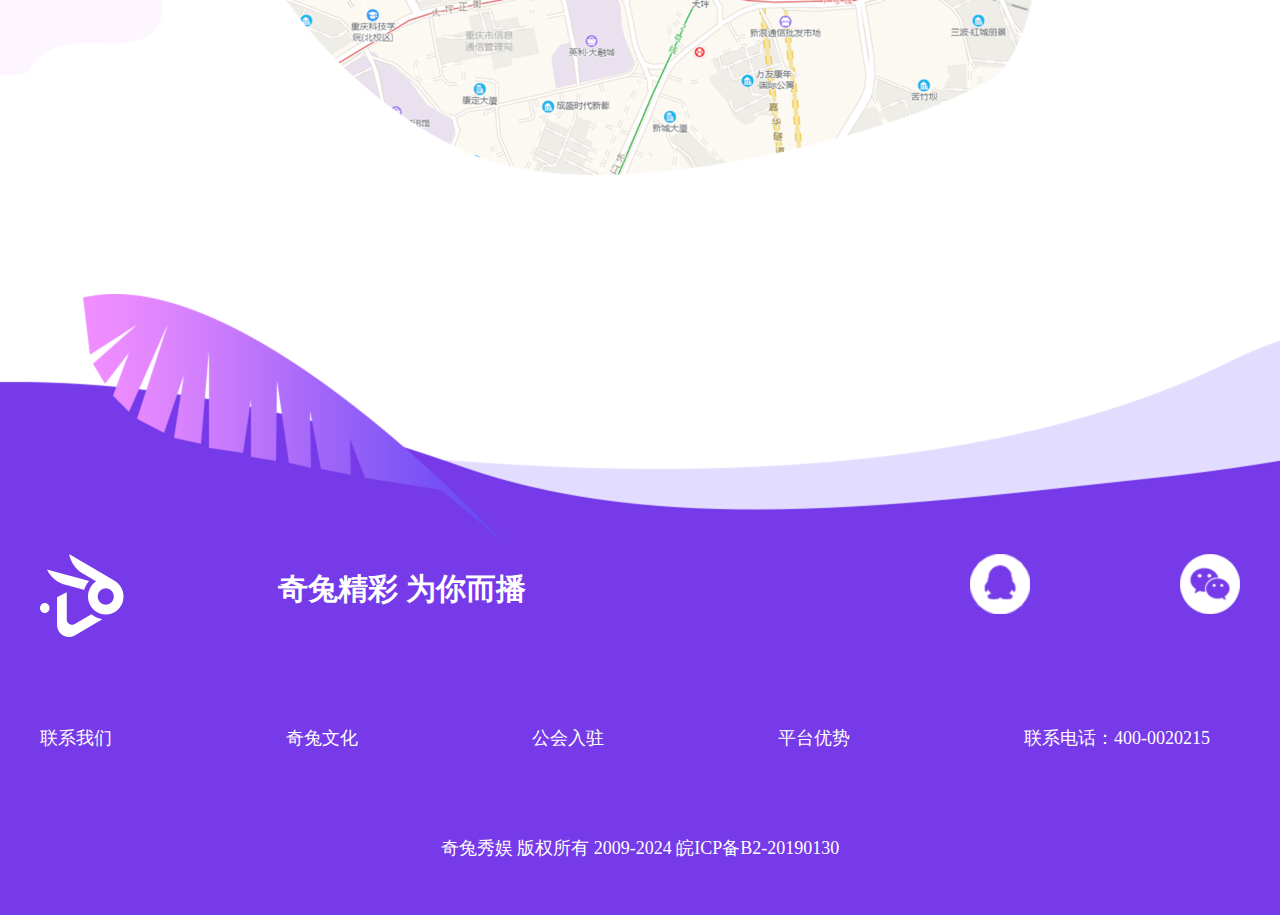
==== commit 46479334: "详情页添加" ====
--- a/about.html
+++ b/about.html
@@ -58,6 +58,101 @@
             </div>
         </div>
     </div>
+    <div class="lunbotu">
+        <div class="headline">
+            <h2>奇兔氛围</h2>
+            <span>Qitu Atmosphere</span>
+        </div>
+        <div class="wrap" id="overview-wrap">
+            <div class="arrow-left" id="arrow-left">
+                <img src="./image/nature/arrow-left.png">
+            </div>
+            <div class="overview">
+                <div class="content-box" id="carousel">
+                    <div class="item-carousel">
+                        <img src="./image/partner/partner-row-1.png">
+                    </div>
+                    <div class="item-carousel">
+                        <img src="./image/partner/partner-row-1.png">
+                    </div>
+                    <div class="item-carousel">
+                        <img src="./image/partner/partner-row-1.png">
+                    </div>
+                    <div class="item-carousel">
+                        <img src="./image/partner/partner-row-1.png">
+                    </div>
+                    <div class="item-carousel">
+                        <img src="./image/partner/partner-row-1.png">
+                    </div>
+                    <div class="item-carousel">
+                        <img src="./image/partner/partner-row-2.png">
+                    </div>
+                    <div class="item-carousel">
+                        <img src="./image/partner/partner-row-2.png">
+                    </div>
+                    <div class="item-carousel">
+                        <img src="./image/partner/partner-row-2.png">
+                    </div>
+                    <div class="item-carousel">
+                        <img src="./image/partner/partner-row-2.png">
+                    </div>
+                    <div class="item-carousel">
+                        <img src="./image/partner/partner-row-2.png">
+                    </div>
+                    <div class="item-carousel">
+                        <img src="./image/partner/partner-row-3.png">
+                    </div>
+                    <div class="item-carousel">
+                        <img src="./image/partner/partner-row-3.png">
+                    </div>
+                    <div class="item-carousel">
+                        <img src="./image/partner/partner-row-3.png">
+                    </div>
+                    <div class="item-carousel">
+                        <img src="./image/partner/partner-row-3.png">
+                    </div>
+                    <div class="item-carousel">
+                        <img src="./image/partner/partner-row-3.png">
+                    </div>
+                </div>
+            </div>
+            <div class="arrow-right" id="arrow-right">
+                <img src="./image/nature/arrow-right.png">
+            </div>
+            <div class="dot" id="dot">
+            </div>
+        </div>
+    </div>
+    <div class="comments">
+        <div class="headline">
+            <h2>奇兔员工留言</h2>
+            <span>QituLeave a message</span>
+        </div>
+        <div class="main">
+            <div class="wrap">
+                <div class="message">
+                    <span></span>
+                    <div>公司很有人情味，氛围好，我希望奇兔能茁壮成长</div>
+                </div>
+                <div class="message">
+                    <span></span>
+                    <div>来公司三个月了，我想一直留在这里</div>
+                </div>
+                <div class="message">
+                    <span></span>
+                    <div>来公司三个月了，我想一直留在这里</div>
+                </div>
+                <div class="message">
+                    <span></span>
+                    <div>公司很有人情味，氛围好，我希望奇兔能茁壮成长</div>
+                </div>
+                <div class="message">
+                    <span></span>
+                    <div>来公司三个月了，我想一直留在这里</div>
+                </div>
+            </div>
+        </div>
+    </div>
     <div class="map">
         <img src="./image/about/map.png" alt="地图">
     </div>
@@ -90,5 +185,110 @@
         </div>
     </footer>
 </body>
+<script src="./js/jquery-3.4.1.min.js"></script>
+<script>
+    // 轮播图
+    var carousel = $('#carousel'),
+        arrowLeft = $('#arrow-left'),
+        arrowRight = $('#arrow-right'),
+        carouselWrap = $('#overview-wrap');
+    var childrenNum = Math.ceil($('#carousel div').length / 5);
+    var carouselWidth = 1200, count = 0, timer = null;
+
+    for (var i = 0; i < childrenNum; i++) {
+        $('#dot').append('<i></i>')
+    }
+    var indicators = $('#dot i')
+    setIndicatorStyle()
+    $('#carousel').css('width', childrenNum * 1200 + 'px')
+    if (childrenNum > 1) {
+        interval()
+    }
+    //设置左右箭头的点击事件
+    arrowLeft.click(function (e) {
+        e.preventDefault()
+        if (childrenNum > 1) {
+            move(true)
+        }
+    })
+    arrowRight.click(function (e) {
+        e.preventDefault()
+        if (childrenNum > 1) {
+            move()
+        }
+    })
+    // 指示器
+    indicators.click(function () {
+        count = $(this).index()
+        setIndicatorStyle()
+        if (childrenNum > 1) {
+            carousel.finish().animate({ left: -carouselWidth * count }, 500)
+        }
+    })
+
+    // 设置指示器样式
+    function setIndicatorStyle() {
+        indicators.eq(count).addClass('active').siblings().removeClass('active')
+    }
+
+    // // 鼠标移入  暂停 自动轮播
+    carouselWrap
+        .mouseover(function () {
+            clearInterval(timer)
+        })
+        .mouseout(function () {
+            if (childrenNum > 1) {
+                interval()
+            }
+        })   // 鼠标移开 记录轮播
+    // 动画 主函数
+    function move(flag) {
+        // 右边
+        if (!flag) {
+            count++
+            l = -carouselWidth * count
+            if (count === childrenNum) {
+                carousel.finish().animate({
+                    left: 0
+                }, 0, function () {
+                    count = 0
+                    setIndicatorStyle()
+                    $(this).css('left', 0)
+                    $(this).fadeOut(0)
+                    $(this).fadeIn(500)
+                })
+            } else {
+                setIndicatorStyle()
+                carousel.finish().animate({
+                    left: l
+                }, 500)
+            }
+        } else {
+            // 左边
+            count--
+            l = -carouselWidth * count
+            if (count === -1) {
+                carousel.finish().animate({
+                    left: 0
+                }, 0, function () {
+                    count = childrenNum - 1
+                    setIndicatorStyle()
+                    $(this).css('left', -carouselWidth * count)
+                    $(this).fadeOut(0)
+                    $(this).fadeIn(500)
+                })
+            } else {
+                setIndicatorStyle()
+                carousel.finish().animate({
+                    left: l
+                }, 500)
+            }
+        }
+    }
+    // 自动轮播
+    function interval() {
+        timer = setInterval(move, 3000)
+    }
+</script>
 
 </html>--- a/css/public.css
+++ b/css/public.css
@@ -4,7 +4,10 @@
     width: 1200px;
     margin: 0 auto;
 }
-
+.wrap-1300 {
+    width: 1300px;
+    margin: 0 auto;
+}
 .clearfix::after {
     content: '';
     display: block;
@@ -83,7 +86,7 @@
     font-size: 20px;
     font-weight: bold;
 }
-header nav .selected::after {
+/* header nav .selected::after {
     content: '';
     position: absolute;
     left: 0;
@@ -91,7 +94,7 @@
     height: 1px;
     width: 100%;
     border-top: solid 1px #fff;
-}
+} */
 
 header nav a:last-child {
     margin-right: 0;
@@ -100,7 +103,7 @@
 footer {
     height: 686px;
     padding-top: 325px;
-    background: url('../image/home/footer-bg.png') center no-repeat;
+    background: url('../image/home/footer-bg.png') bottom center no-repeat;
     color: #fff;
 }
 
--- a/css/about.css
+++ b/css/about.css
@@ -1,3 +1,20 @@
+.headline {
+    padding: 80px 0 30px 0;
+    text-align: center;
+}
+
+.headline h2 {
+    margin-bottom: 10px;
+    font-size: 30px;
+    font-weight: bold;
+    color: rgba(51, 51, 51, 1);
+}
+
+.headline span {
+    font-size: 16px;
+    font-weight: 300;
+    color: rgba(51, 51, 51, 1);
+}
 .banner {
     padding-top: 140px;
     height: 766px;
@@ -87,4 +104,131 @@
 }
 .map img {
     width: 100%;
+}
+.comments {
+    padding: 0 0 100px 0;
+}
+.comments h3{
+   margin-bottom: 100px;
+}
+.comments .main {
+    height: 700px;
+    background: url('../image/nature/message-bg.png') center no-repeat;
+}
+.comments .message {
+    margin-bottom: 90px;
+}
+.comments .wrap >div:nth-of-type(2) {
+    margin-left: 700px;
+}
+.comments .wrap >div:nth-of-type(3) {
+    margin-left: 500px;
+}
+.comments .wrap >div:nth-of-type(4) {
+    margin-left: 600px;
+}
+.comments .wrap >div:nth-of-type(5) {
+    margin-left: 200px;
+}
+.comments .message span {
+    display: inline-block;
+    width: 80px;
+    height: 80px;
+    margin-right: 10px;
+    background: rgba(101, 223, 213, 1);
+    border-radius: 50%;
+    vertical-align: middle;
+}
+
+.comments .message div {
+    position: relative;
+    display: inline-block;
+    padding: 10px 20px;
+    background: rgba(131, 126, 255, 1);
+    border-radius: 4px;
+    font-size: 20px;
+    color: #fff;
+}
+.comments .message div::before {
+    content: url('../image/nature/triangle.png');
+    position: absolute;
+    top: 10px;
+    left: -10px;
+}
+/* 轮播图 */
+.lunbotu .wrap {
+    position: relative;
+}
+.lunbotu .overview {
+    position: relative;
+    height: 260px;
+    overflow: hidden;
+}
+.lunbotu .content-box {
+    position: absolute;
+}
+.lunbotu .item-carousel {
+    width:220px;
+    height:260px;
+    background:#F9EBFE;
+    border-radius:10px;
+    float: left;
+    margin-right: 25px;
+}
+.lunbotu .item-carousel:nth-of-type(5n+5) {
+    margin-right: 0
+}
+.lunbotu .item-carousel img {
+    width: inherit;
+    height: inherit;
+}
+/* .lunbotu .arrow {
+    width: 80px;
+    height: 80px;
+    border-radius: 50%;
+    border: solid 4px #c5c9d5;
+    position: relative;
+}
+.lunbotu .arrow::before {
+    content: '';
+    position: absolute;
+    top: 30px;
+    left: 30px;
+    display: block;
+    width: 20px;
+    height: 20px;
+    border-top: solid 4px #c5c9d5;
+    border-left: solid 4px #c5c9d5;
+    transform: rotate(-45deg)
+} */
+.lunbotu .arrow-left {
+    position: absolute;
+    top: 90px;
+    left: -122px;
+    z-index: 10;
+}
+.lunbotu .arrow-right {
+    position: absolute;
+    top: 90px;
+    right: -122px;
+    z-index: 10;
+}
+.lunbotu .dot {
+    margin-top: 20px;
+    text-align: center;
+}
+.lunbotu .dot i{
+    display: inline-block;
+    margin-right: 20px;
+    height: 10px;
+    width: 10px;
+    border-radius: 50%;
+    background: #cbced7;
+    cursor: pointer;
+}
+.lunbotu .dot i:last-of-type {
+    margin-right: 0;
+}
+.lunbotu .dot i.active {
+    background: gray;
 }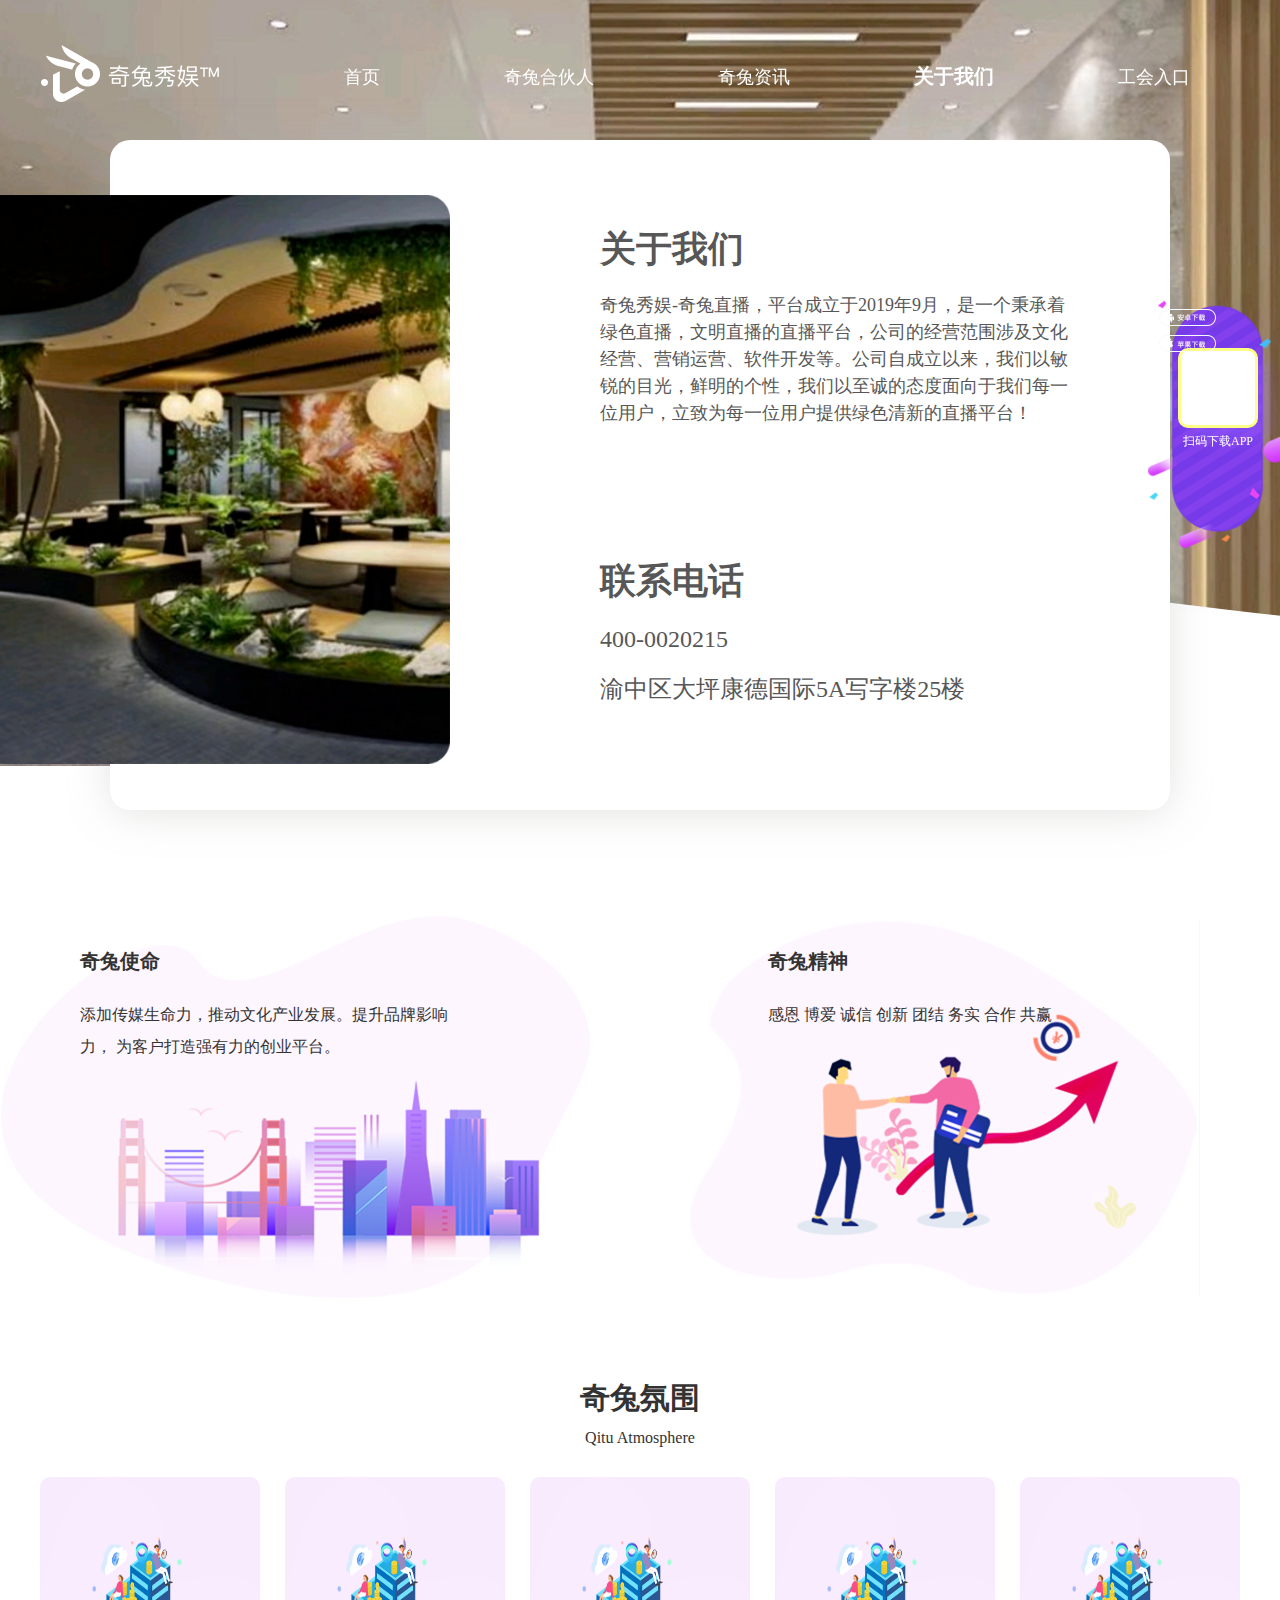
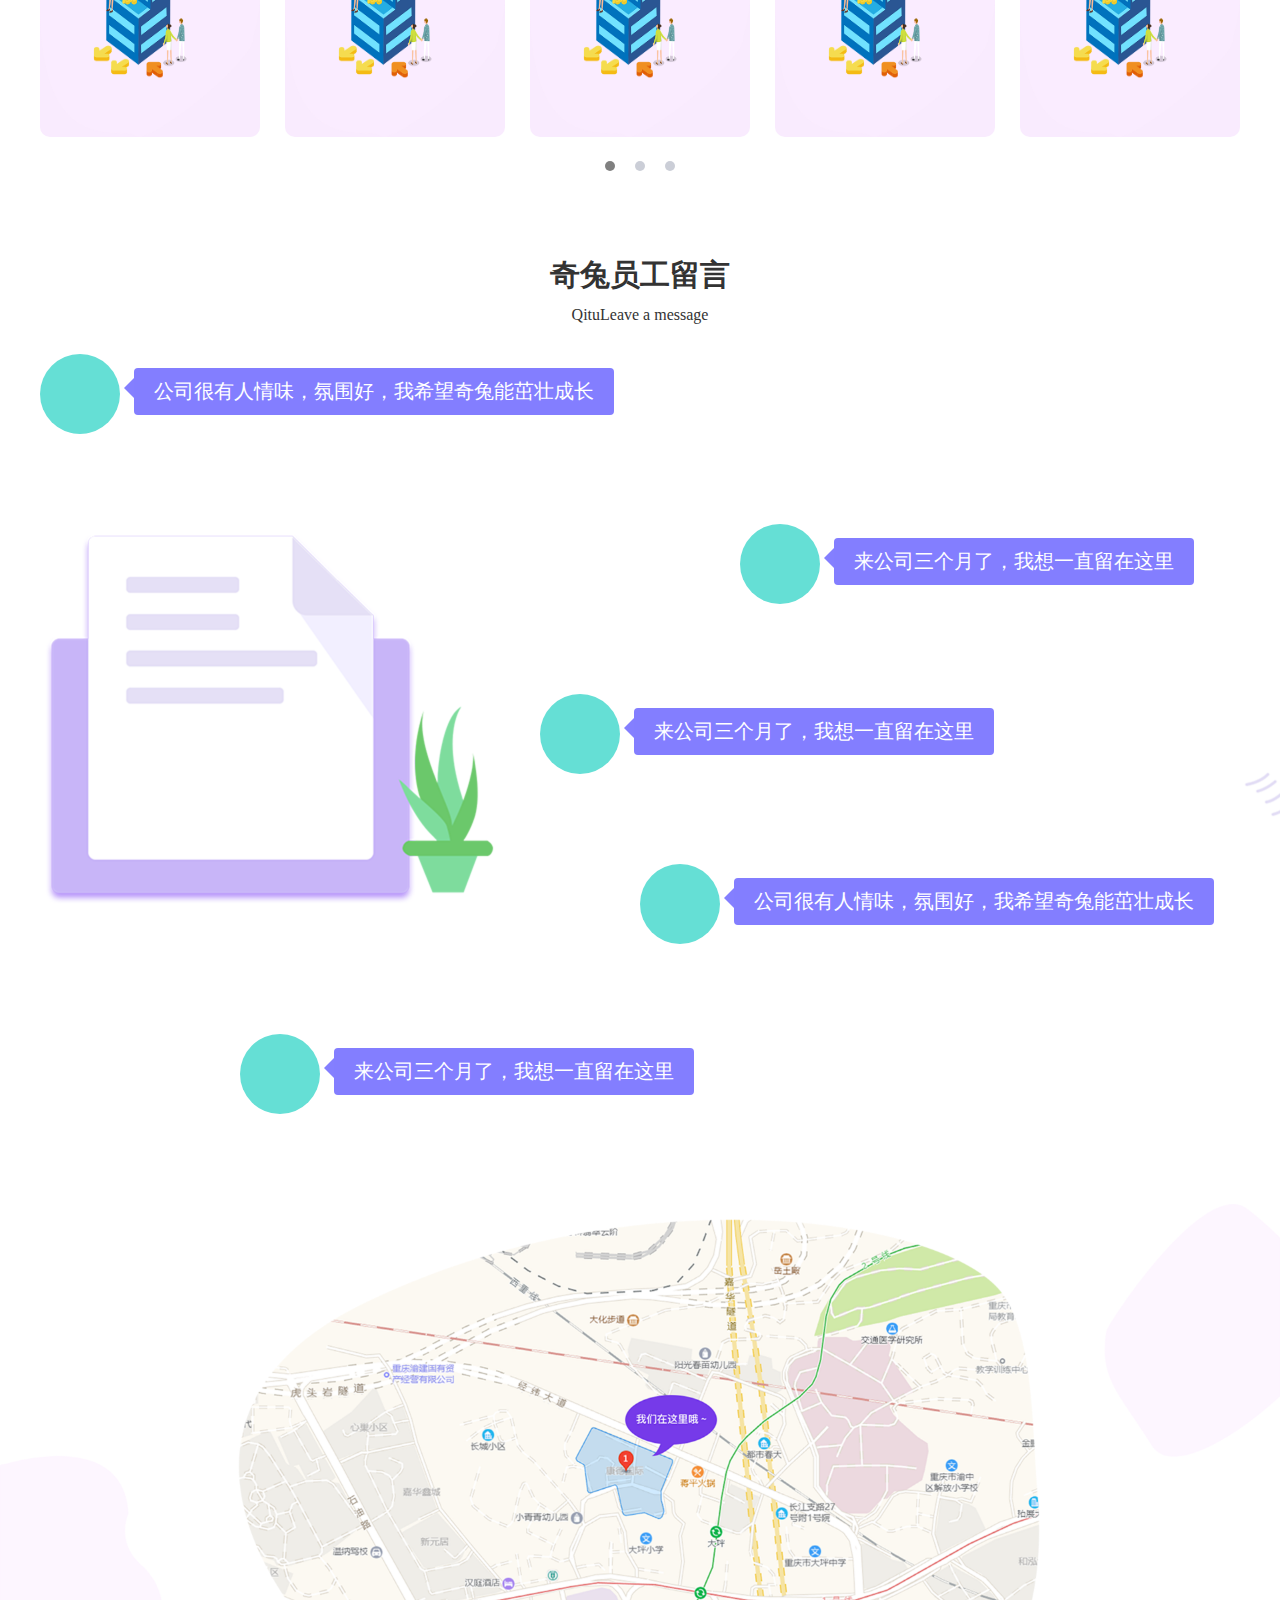
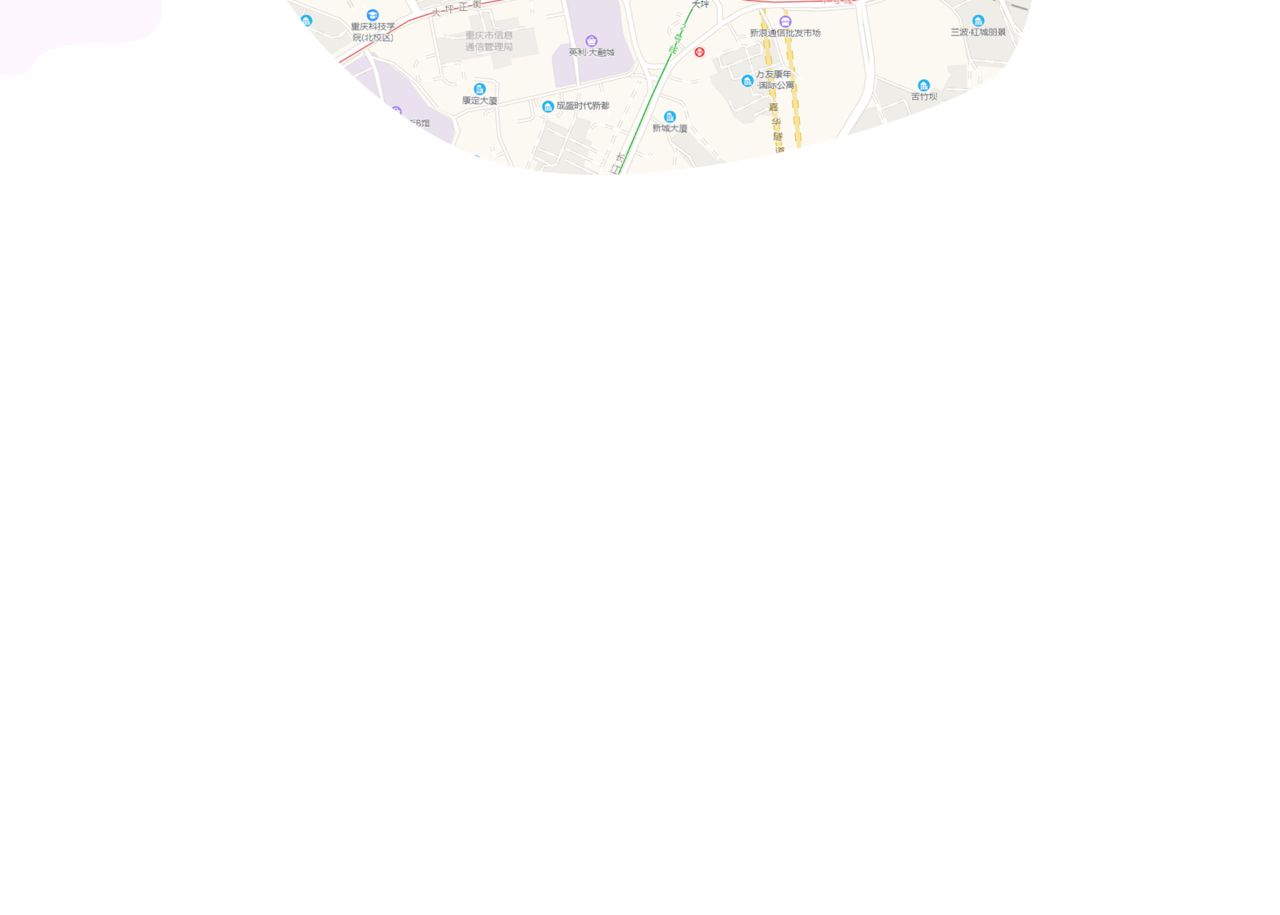
==== commit 1c2d5866: "底部动效" ====
--- a/about.html
+++ b/about.html
@@ -5,7 +5,7 @@
     <meta charset="UTF-8">
     <meta name="viewport" content="width=device-width, initial-scale=1.0">
     <meta http-equiv="X-UA-Compatible" content="ie=edge">
-    <title>Document</title>
+    <title>奇兔直播「官网」</title>
     <link href="./css/reset.css" rel="stylesheet">
     <link href="./css/public.css" rel="stylesheet">
     <link href="./css/about.css" rel="stylesheet">
@@ -16,7 +16,7 @@
         <nav class="wrap">
             <a href="./index.html"><img src="./image/home/logo.png" alt="logo"></a>
             <a href="./index.html">首页</a>
-            <a href="./advantage.html?tab=ad">奇兔合伙人</a>
+            <a href="./advantage.html?tab=advantage">奇兔合伙人</a>
             <a href="./nature.html">奇兔资讯</a>
             <a href="./about.html" class="selected">关于我们</a>
             <a href="./advantage.html?tab=partner">工会入口</a>
@@ -178,7 +178,7 @@
                 <a href="./about.html">联系我们</a>
                 <a href="./nature.html">奇兔文化</a>
                 <a href="./advantage.html?tab=partner">公会入驻</a>
-                <a href="./advantage.html?tab=ad">平台优势</a>
+                <a href="./advantage.html?tab=advantage">平台优势</a>
                 <a href="">联系电话：400-0020215</a>
             </div>
             <div class="row-3">奇兔秀娱 版权所有 2009-2024 皖ICP备B2-20190130</div>
--- a/css/public.css
+++ b/css/public.css
@@ -70,6 +70,7 @@
     top: 0;
     z-index: 10;
     width: 100%;
+    min-width: 1200px;
     padding-top: 44px;
 }
 
@@ -101,10 +102,19 @@
 }
 
 footer {
+    min-width: 1200px;
     height: 686px;
-    padding-top: 325px;
-    background: url('../image/home/footer-bg.png') bottom center no-repeat;
+    /* padding-top: 325px; */
+    /* background: url('../image/home/footer-bg.png') bottom center no-repeat; */
     color: #fff;
+    position: relative;
+}
+footer .main {
+    /* margin-top: -486px; */
+    /* position: absolute;
+    top: 360px;
+    height: 326px;
+    background: rgba(117, 60, 229, 0.8); */
 }
 
 footer .row-1 img {
@@ -162,4 +172,117 @@
     text-align: center;
 }
 
+/* footer {
+    height: 401px;
+    margin-top: 50px
+} */
+
+footer .wave {
+    width: auto;
+    overflow: hidden;
+    bottom: -20px;
+    position: relative;
+}
+footer .wave::after {
+    content: '';
+    position: absolute;
+    height: 200px;
+    width: 100%;
+    bottom: -360px;
+    background: rgba(117, 60, 229, 0.8);
+}
+
+footer .wave .foot_bg_1 {
+    margin-bottom: -18px;
+    animation-name: two;
+    animation-duration: 10s;
+    animation-iteration-count: infinite;
+    -webkit-animation-name: two;
+    -webkit-animation-duration: 10s;
+    -webkit-animation-iteration-count: infinite
+}
+
+footer .wave .foot_bg_2 {
+    margin-top: -318px;
+    animation-name: one;
+    animation-duration: 10s;
+    animation-iteration-count: infinite;
+    -webkit-animation-name: one;
+    -webkit-animation-duration: 10s;
+    -webkit-animation-iteration-count: infinite
+}
+
+
+@keyframes one {
+    0% {
+        margin-left: -20px
+    }
+
+    50% {
+        margin-left: -500px
+    }
+
+    100% {
+        margin-left: -20px
+    }
+}
+
+@keyframes two {
+    0% {
+        margin-left: -20px
+    }
+
+    30% {
+        margin-left: -100px
+    }
+
+    60% {
+        margin-left: -600px
+    }
+
+    100% {
+        margin-left: -20px
+    }
+}
+
+@-webkit-keyframes one {
+    0% {
+        margin-left: -20px
+    }
+
+    30% {
+        margin-left: -500px
+    }
+
+    60% {
+        margin-left: -200px
+    }
+
+    80% {
+        margin-left: -300px
+    }
+
+    100% {
+        margin-left: -100px
+    }
+}
+
+@-webkit-keyframes two {
+    0% {
+        margin-left: -20px
+    }
+
+    30% {
+        margin-left: -100px
+    }
+
+    60% {
+        margin-left: -600px
+    }
+
+    100% {
+        margin-left: -20px
+    }
+}
+
 /* 头部底部浮层样式结束 */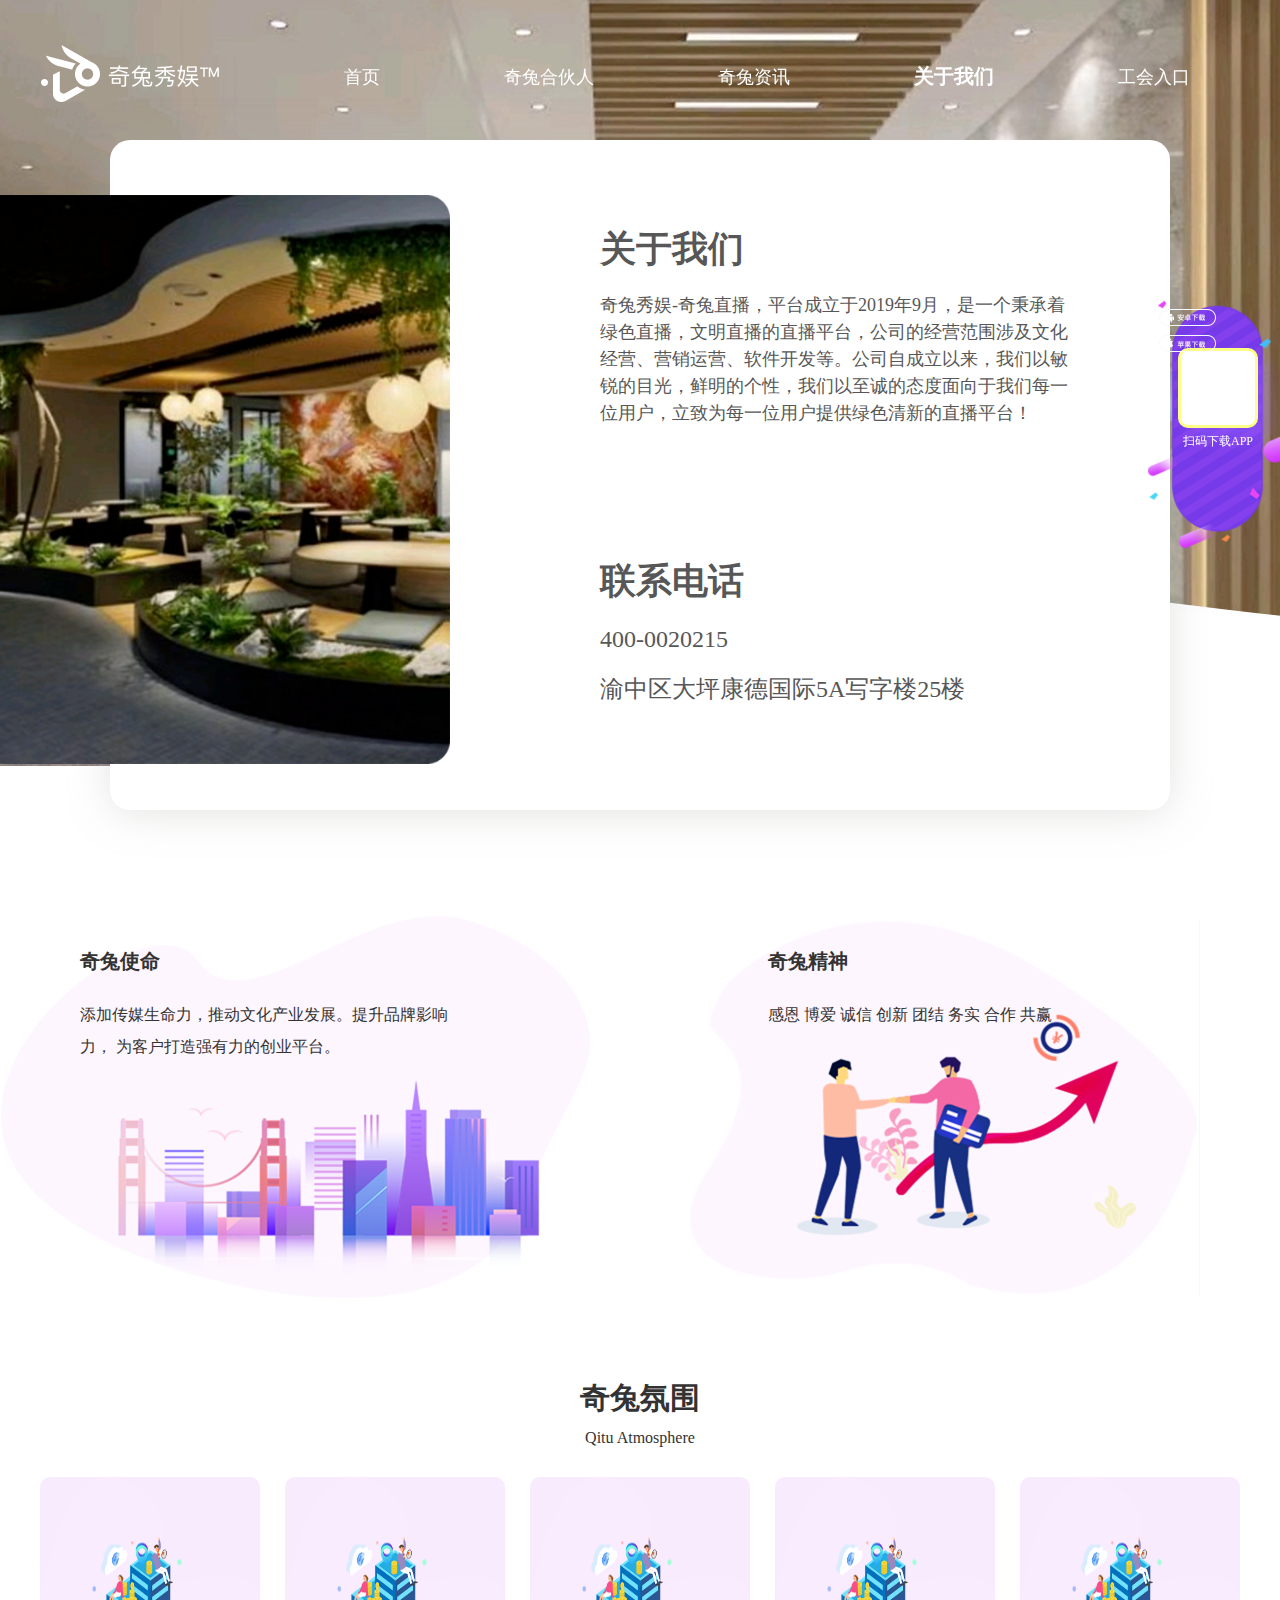
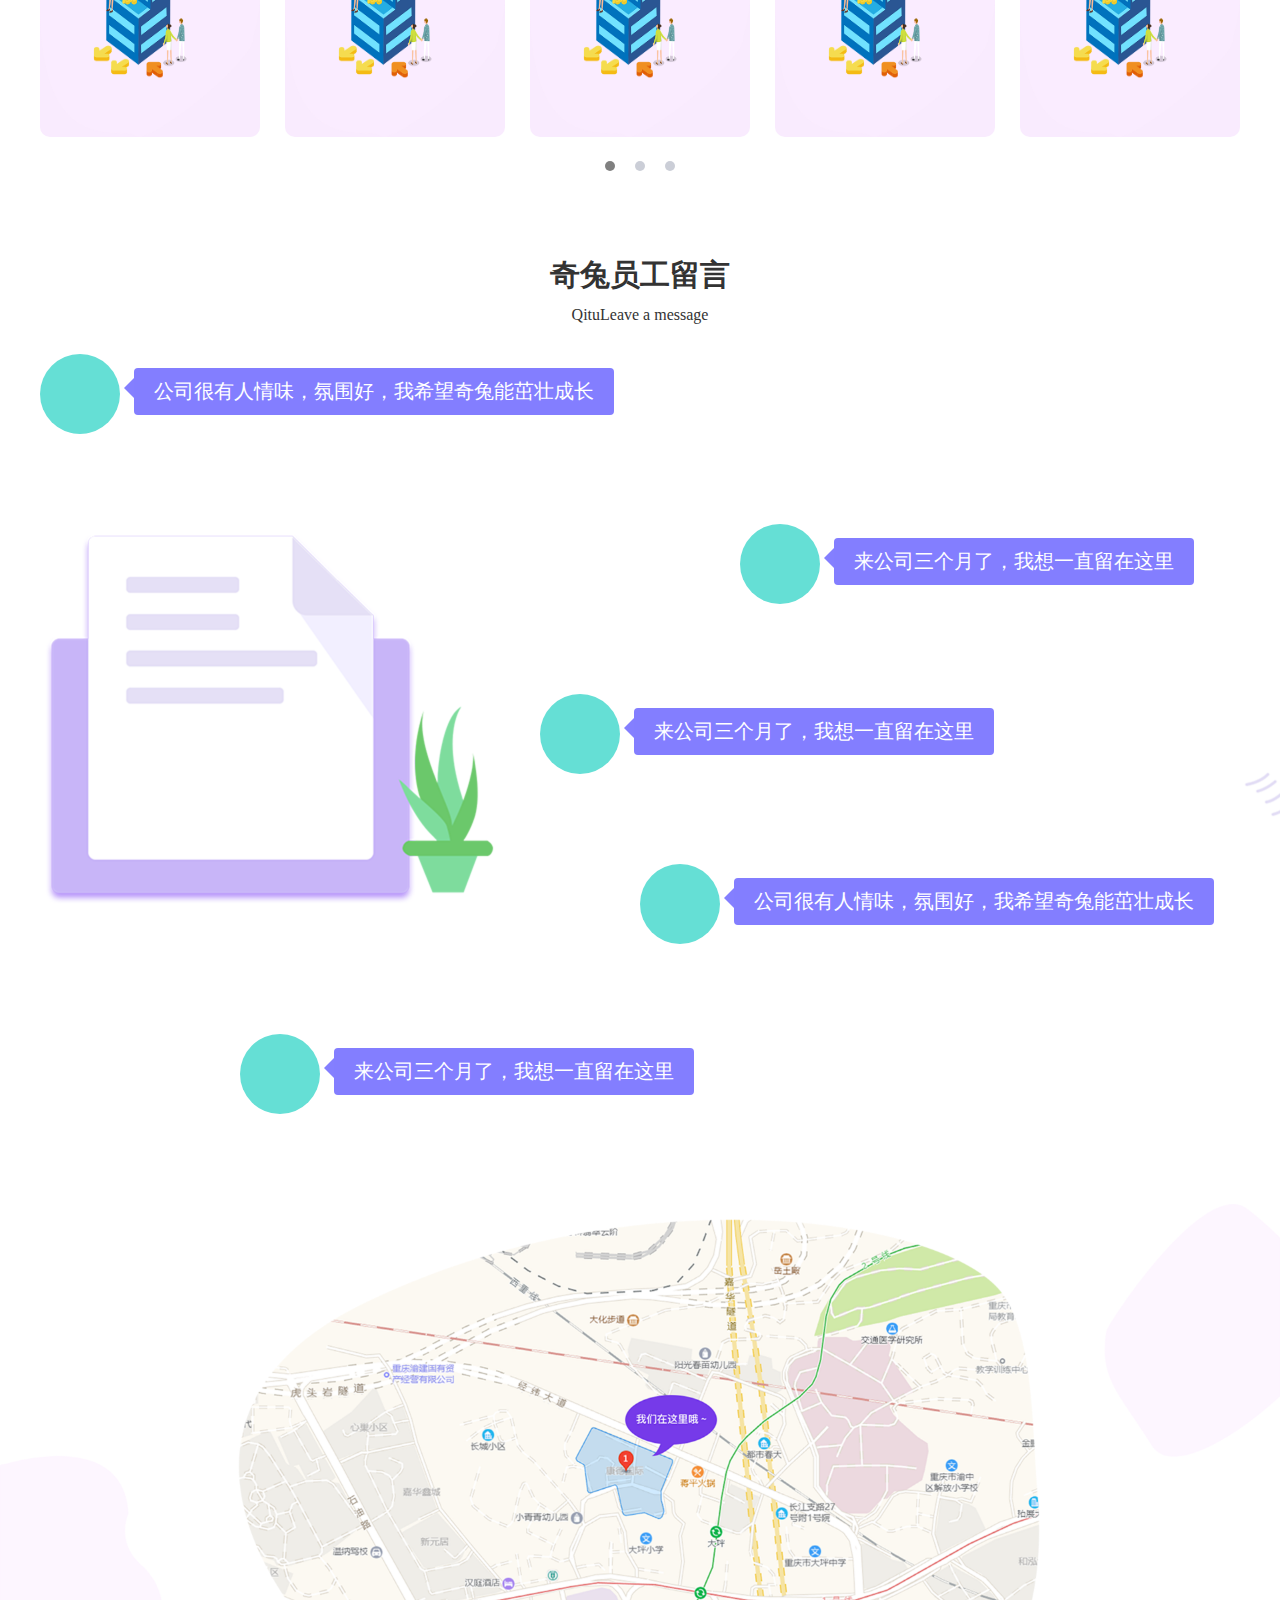
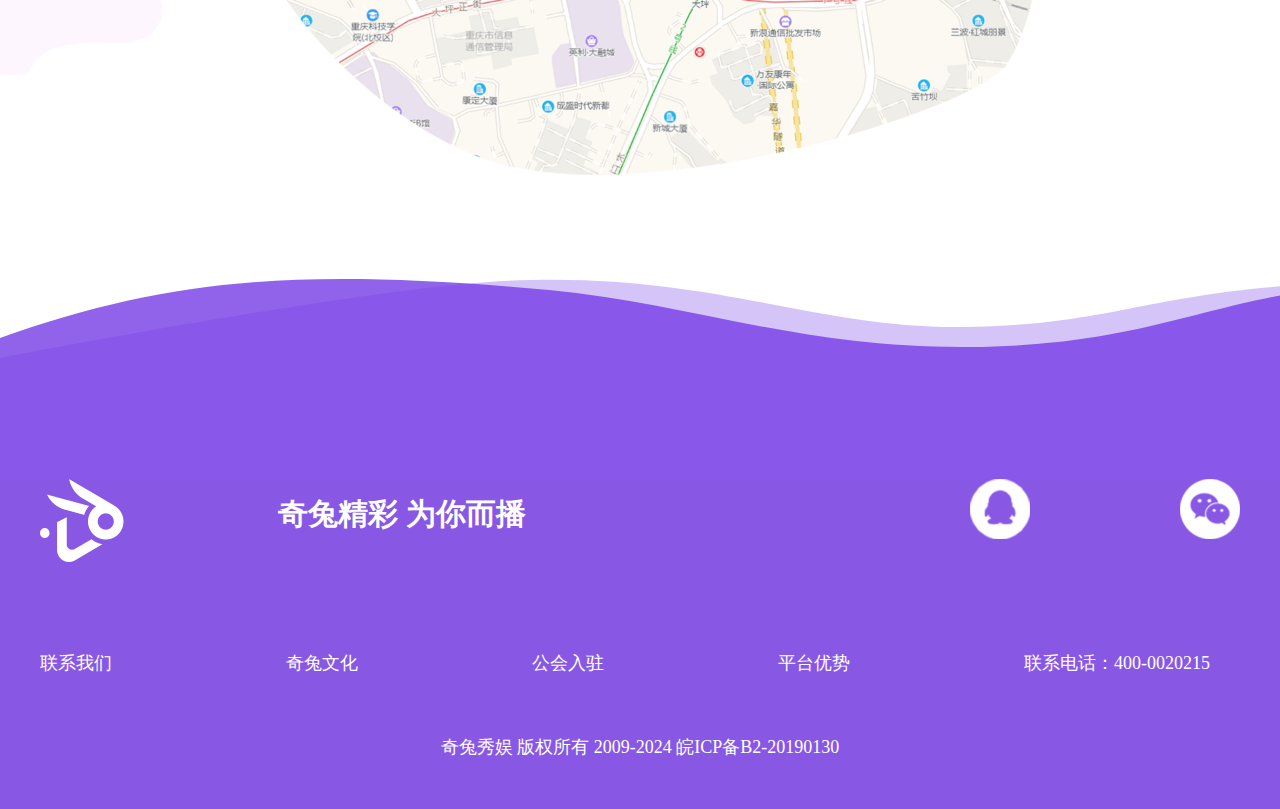
==== commit b0259aa3: "添加波浪" ====
--- a/about.html
+++ b/about.html
@@ -157,31 +157,45 @@
         <img src="./image/about/map.png" alt="地图">
     </div>
     <footer>
-        <div class="wrap">
-            <div class="row-1">
-                <img src="./image/home/logo-b.png" alt="qq">
-                <span>奇兔精彩 为你而播</span>
-                <div class="code wechat">
-                    <img src="./image/home/wechat.png" alt="微信">
-                    <div class="show-box">
-                        <img src="./image/home/service-wechat.png" alt="微信客服">
-                    </div>
-                </div>
-                <div class="code qq">
-                    <img src="./image/home/qq.png" alt="qq">
-                    <div class="show-box">
-                        <img src="./image/home/service-qq.png" alt="qq客服">
-                    </div>
-                </div>
-            </div>
-            <div class="row-2">
-                <a href="./about.html">联系我们</a>
-                <a href="./nature.html">奇兔文化</a>
-                <a href="./advantage.html?tab=partner">公会入驻</a>
-                <a href="./advantage.html?tab=advantage">平台优势</a>
-                <a href="">联系电话：400-0020215</a>
-            </div>
-            <div class="row-3">奇兔秀娱 版权所有 2009-2024 皖ICP备B2-20190130</div>
+        <div class="wave">
+            <svg class="foot_bg_1" xmlns="http://www.w3.org/2000/svg" xmlns:xlink="http://www.w3.org/1999/xlink"
+                width="3163px" height="400px">
+                <path fill-rule="evenodd" opacity="0.3" fill="#753ce5"
+                    d="M-0.000,402.000 L-0.000,79.000 C36.342,71.767 315.719,19.001 462.135,5.146 C694.149,-16.810 800.206,50.217 964.000,48.000 C1131.675,45.732 1150.368,5.778 1393.000,2.000 C1604.960,-1.301 1665.817,57.348 1958.000,39.000 C2263.398,21.746 2450.856,58.896 2634.000,98.000 C2893.733,153.457 3124.126,118.727 3163.000,129.000 L3163.000,402.000 L-0.000,402.000 Z" />
+            </svg>
+            <svg class="foot_bg_2" xmlns="http://www.w3.org/2000/svg" xmlns:xlink="http://www.w3.org/1999/xlink"
+                width="3163px" height="400px">
+                <path fill-rule="evenodd" opacity="0.8" fill="#753ce5"
+                    d="M3163.000,418.000 L-0.000,418.000 L-0.000,59.000 C167.461,-0.158 294.843,-11.939 549.000,11.000 C684.564,23.236 801.122,69.760 970.000,68.000 C1190.505,65.702 1214.544,0.000 1474.000,0.000 C1629.630,0.000 1752.499,84.359 1891.000,82.000 C2007.167,80.021 2179.498,33.902 2415.000,84.000 C2511.309,104.488 3080.987,160.934 3163.000,170.000 L3163.000,418.000 Z" />
+            </svg>
+        </div>
+        <div class="main">
+            <div class="wrap">
+                <div class="row-1">
+                    <img src="./image/home/logo-b.png" alt="qq">
+                    <span>奇兔精彩 为你而播</span>
+                    <div class="code wechat">
+                        <img src="./image/home/wechat.png" alt="微信">
+                        <div class="show-box">
+                            <img src="./image/home/service-wechat.png" alt="微信客服">
+                        </div>
+                    </div>
+                    <div class="code qq">
+                        <img src="./image/home/qq.png" alt="qq">
+                        <div class="show-box">
+                            <img src="./image/home/service-qq.png" alt="qq客服">
+                        </div>
+                    </div>
+                </div>
+                <div class="row-2">
+                    <a href="./about.html">联系我们</a>
+                    <a href="./nature.html">奇兔文化</a>
+                    <a href="./advantage.html?tab=partner">公会入驻</a>
+                    <a href="./advantage.html?tab=advantage">平台优势</a>
+                    <a href="">联系电话：400-0020215</a>
+                </div>
+                <div class="row-3">奇兔秀娱 版权所有 2009-2024 皖ICP备B2-20190130</div>
+            </div>
         </div>
     </footer>
 </body>
--- a/css/public.css
+++ b/css/public.css
@@ -4,10 +4,12 @@
     width: 1200px;
     margin: 0 auto;
 }
+
 .wrap-1300 {
     width: 1300px;
     margin: 0 auto;
 }
+
 .clearfix::after {
     content: '';
     display: block;
@@ -44,6 +46,7 @@
     width: 80px;
     font-size: 0
 }
+
 .float-side .code {
     width: 80px;
     height: 80px;
@@ -83,10 +86,12 @@
     text-decoration: none;
     position: relative;
 }
+
 header nav .selected {
     font-size: 20px;
     font-weight: bold;
 }
+
 /* header nav .selected::after {
     content: '';
     position: absolute;
@@ -102,19 +107,15 @@
 }
 
 footer {
+    margin-top: 50px;
     min-width: 1200px;
-    height: 686px;
-    /* padding-top: 325px; */
-    /* background: url('../image/home/footer-bg.png') bottom center no-repeat; */
     color: #fff;
     position: relative;
 }
+
 footer .main {
-    /* margin-top: -486px; */
-    /* position: absolute;
-    top: 360px;
-    height: 326px;
-    background: rgba(117, 60, 229, 0.8); */
+    height: 330px;
+    background: #8858e5;
 }
 
 footer .row-1 img {
@@ -144,10 +145,6 @@
     border-radius: 6px;
 }
 
-/* footer .row-1 .code .show-box img {
-    width: 100%;
-} */
-
 footer .row-1 .code>img:hover+.show-box {
     display: block;
 }
@@ -167,29 +164,15 @@
 }
 
 footer .row-3 {
-    margin-top: 86px;
+    margin-top: 60px;
     font-size: 18px;
     text-align: center;
 }
 
-/* footer {
-    height: 401px;
-    margin-top: 50px
-} */
 
 footer .wave {
-    width: auto;
     overflow: hidden;
-    bottom: -20px;
-    position: relative;
-}
-footer .wave::after {
-    content: '';
-    position: absolute;
     height: 200px;
-    width: 100%;
-    bottom: -360px;
-    background: rgba(117, 60, 229, 0.8);
 }
 
 footer .wave .foot_bg_1 {
@@ -203,7 +186,7 @@
 }
 
 footer .wave .foot_bg_2 {
-    margin-top: -318px;
+    margin-top: -400px;
     animation-name: one;
     animation-duration: 10s;
     animation-iteration-count: infinite;
@@ -212,7 +195,6 @@
     -webkit-animation-iteration-count: infinite
 }
 
-
 @keyframes one {
     0% {
         margin-left: -20px
--- a/css/about.css
+++ b/css/about.css
@@ -99,7 +99,7 @@
     line-height: 2;
 }
 .map {
-    margin: 50px 0;
+    margin: 50px 0 100px 0;
     text-align: center;
 }
 .map img {
